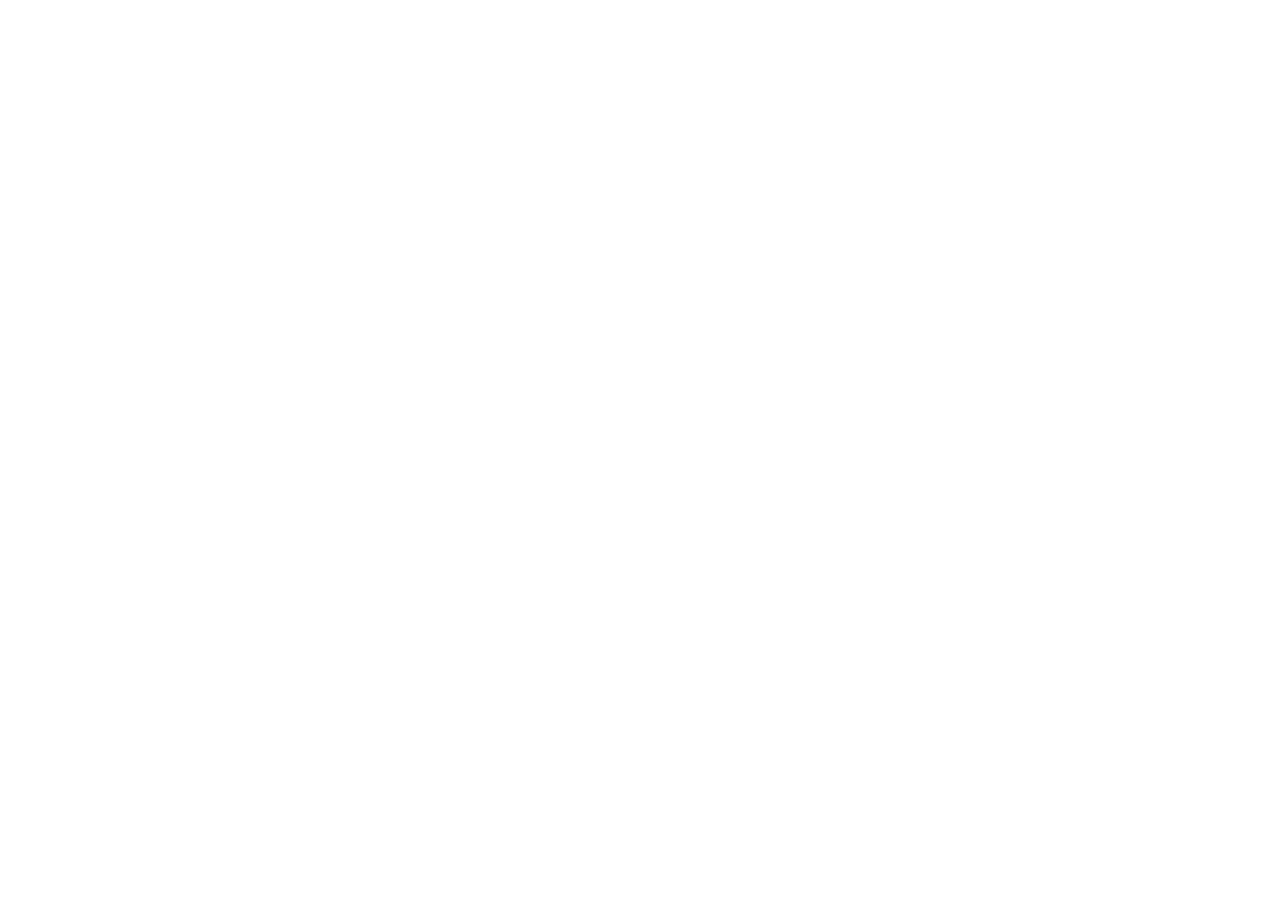
==== index.html @ b778f5ea "Create index.html" ====
<!DOCTYPE html>
<html lang="en">
	<head>
		<meta charset="UTF-8" />
		<meta http-equiv="X-UA-Compatible" content="IE=edge" />
		<meta name="viewport" content="width=device-width, initial-scale=1.0" />
		<title>GitHub Pages!</title>
	</head>
	<body></body>
</html>
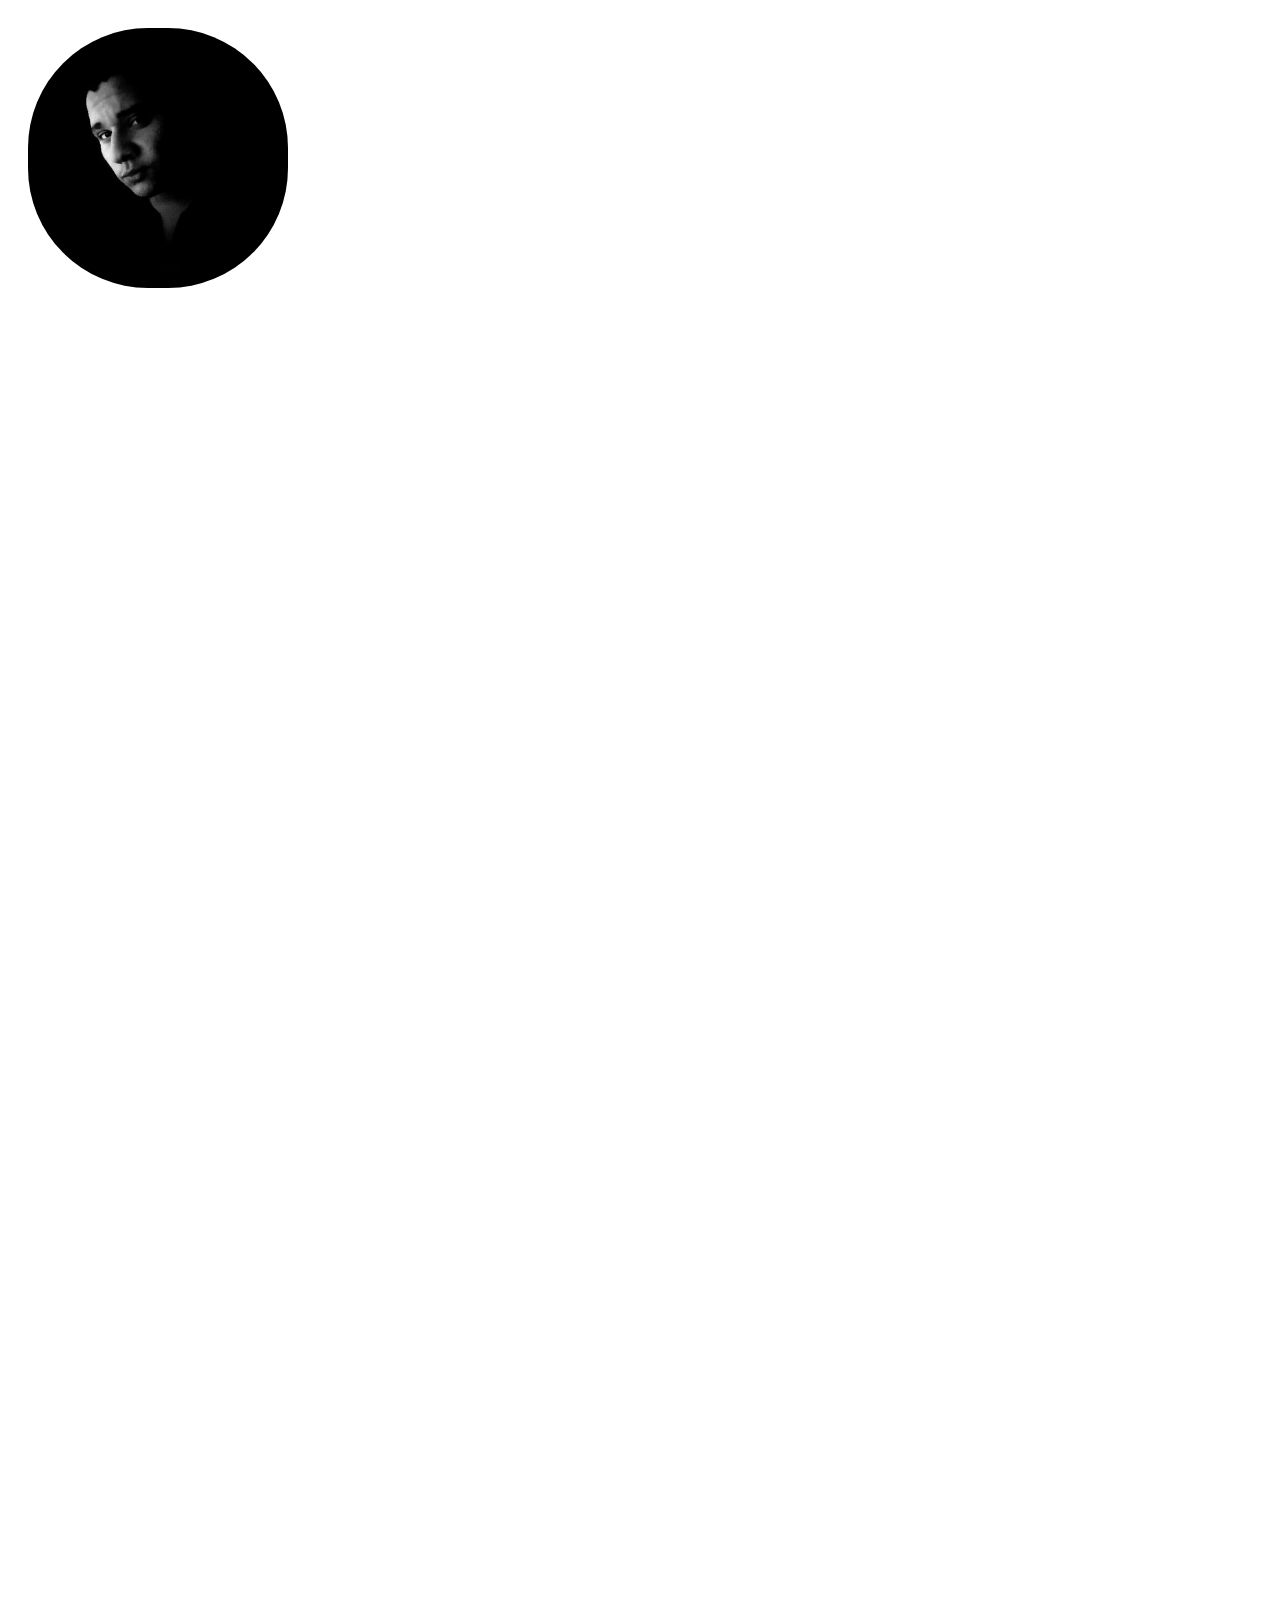
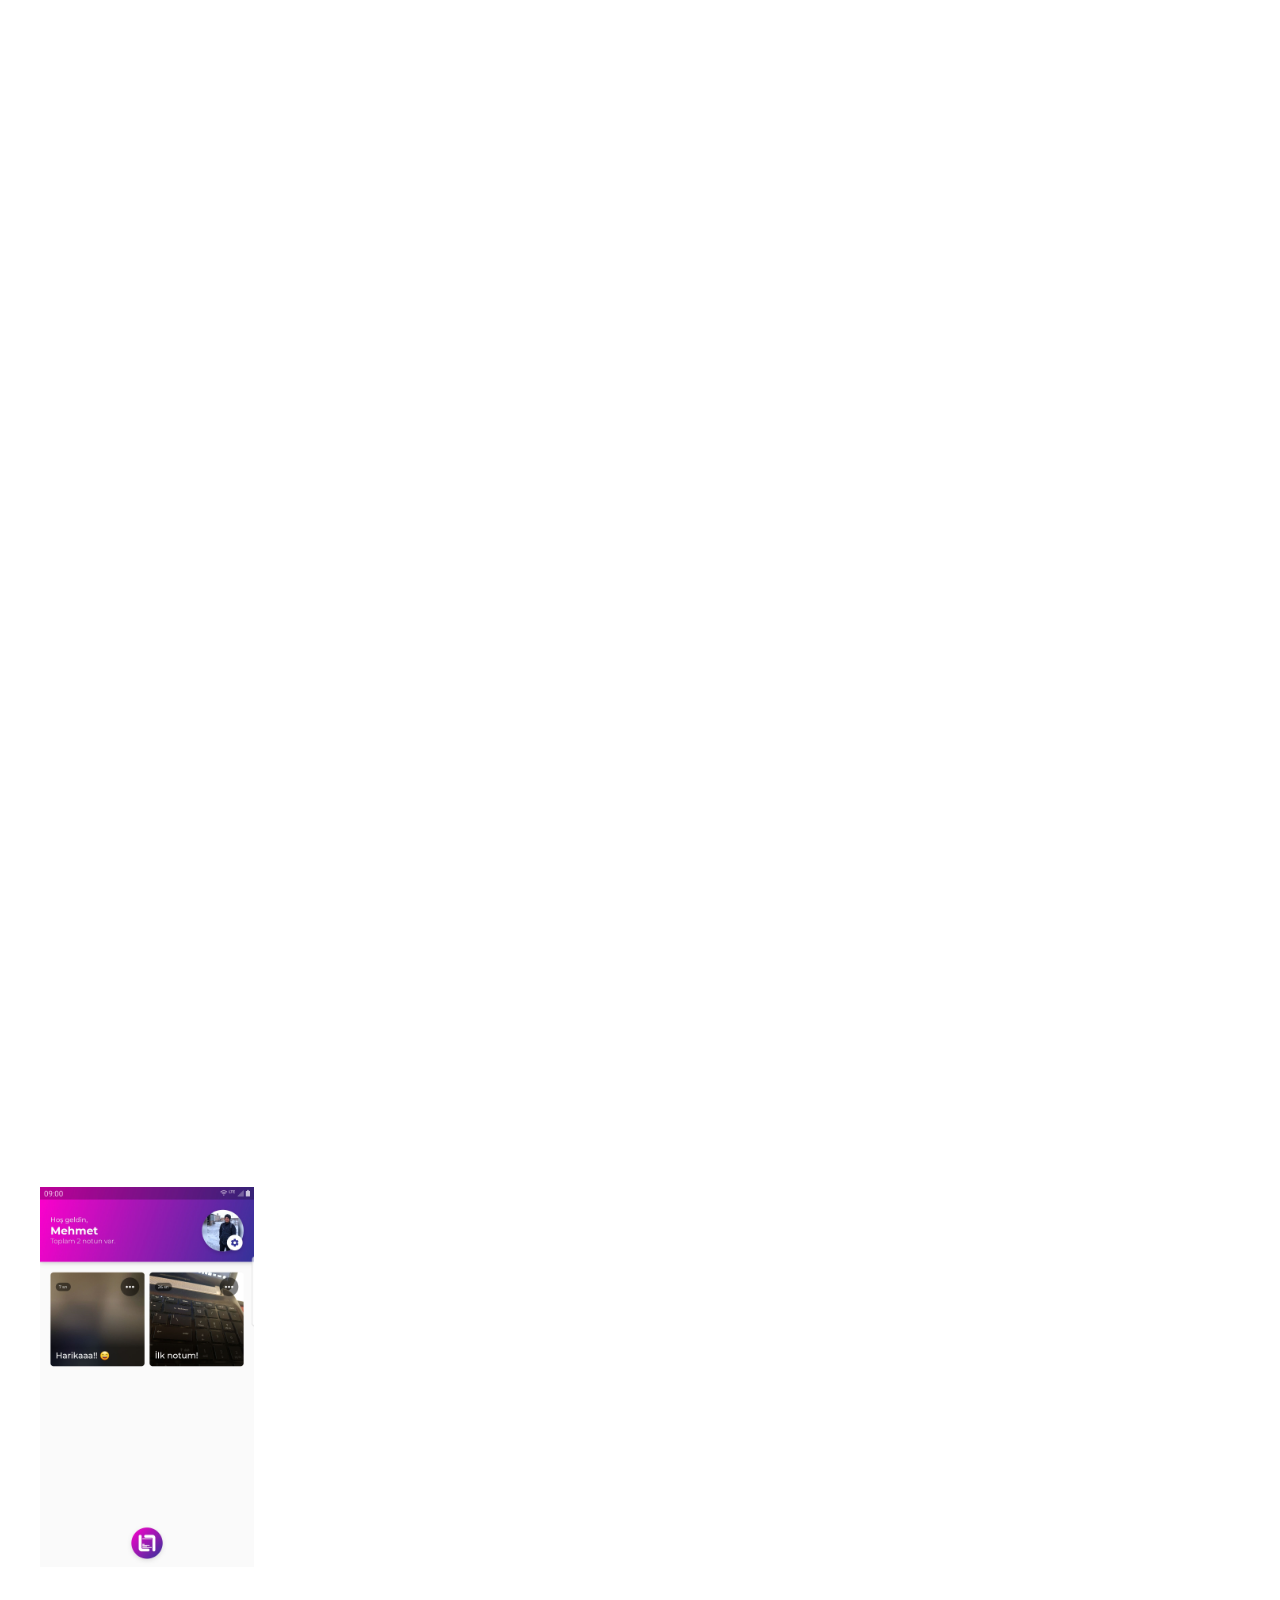
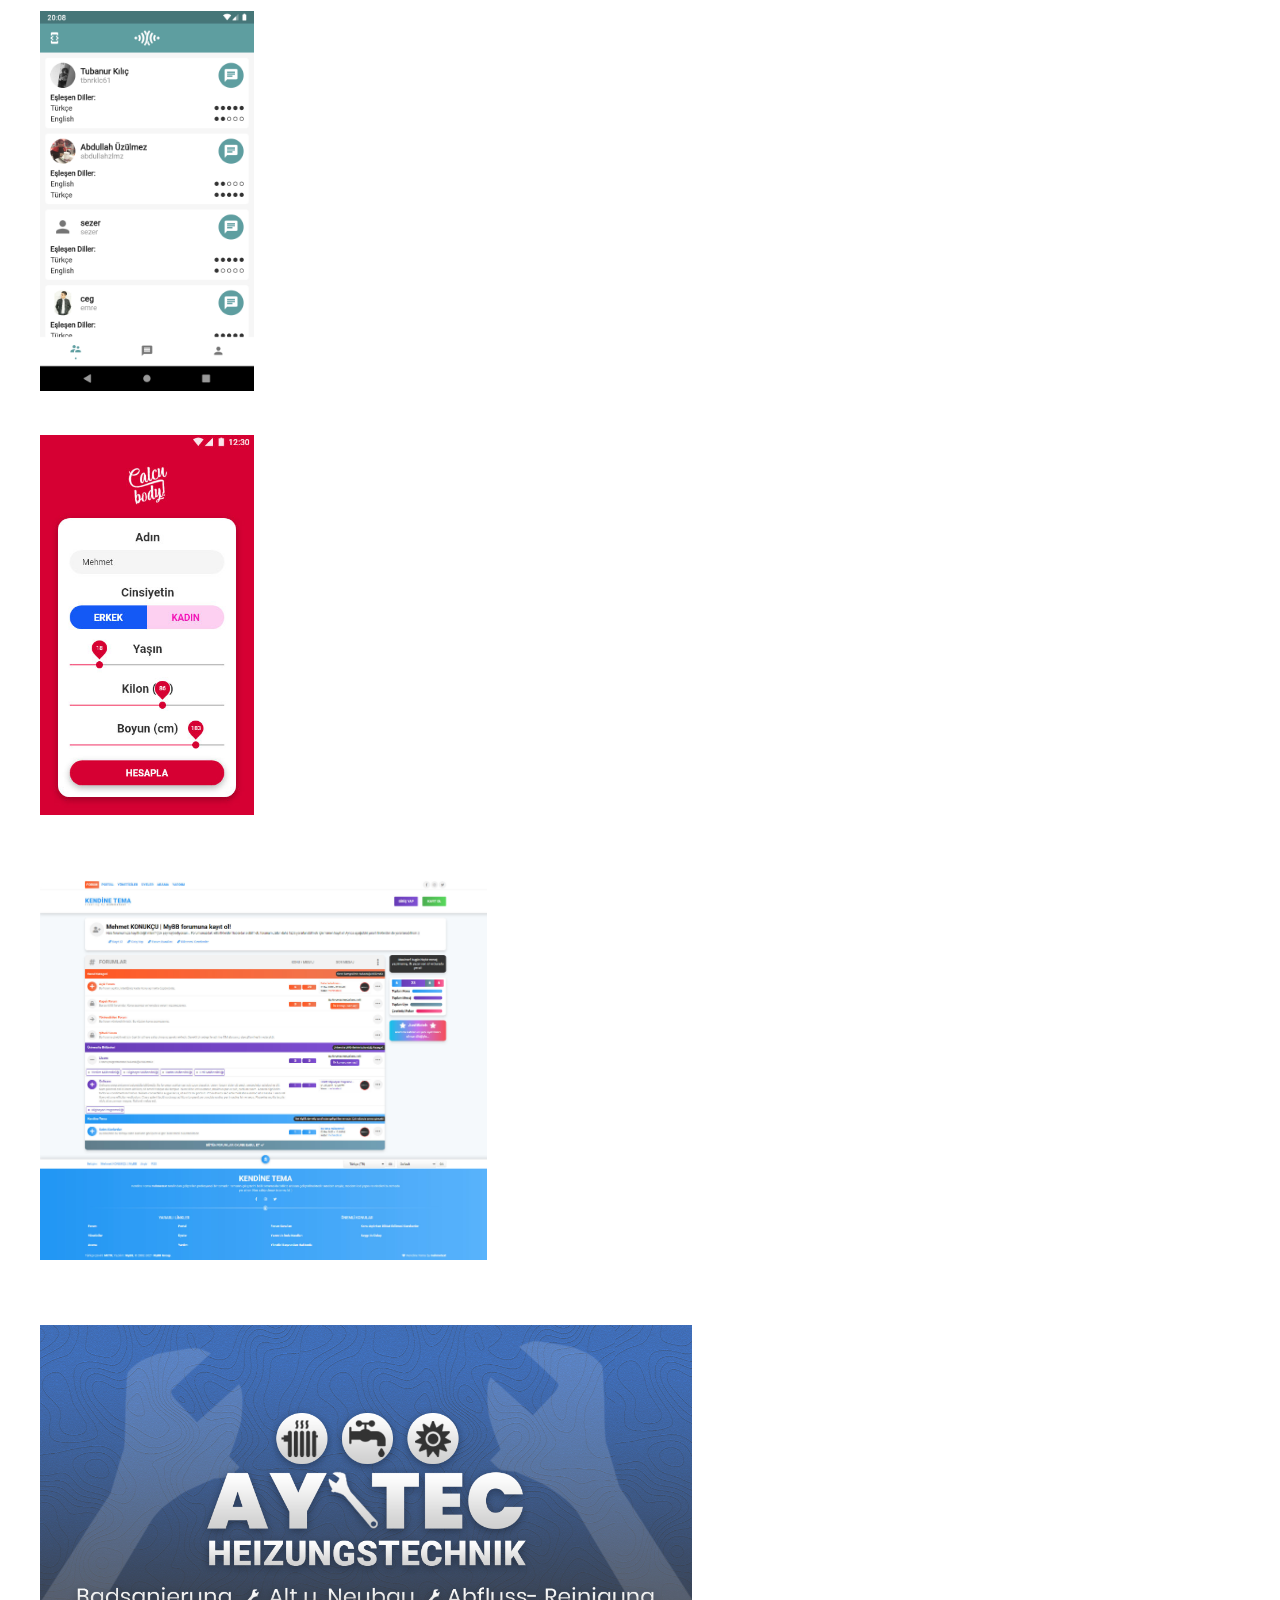
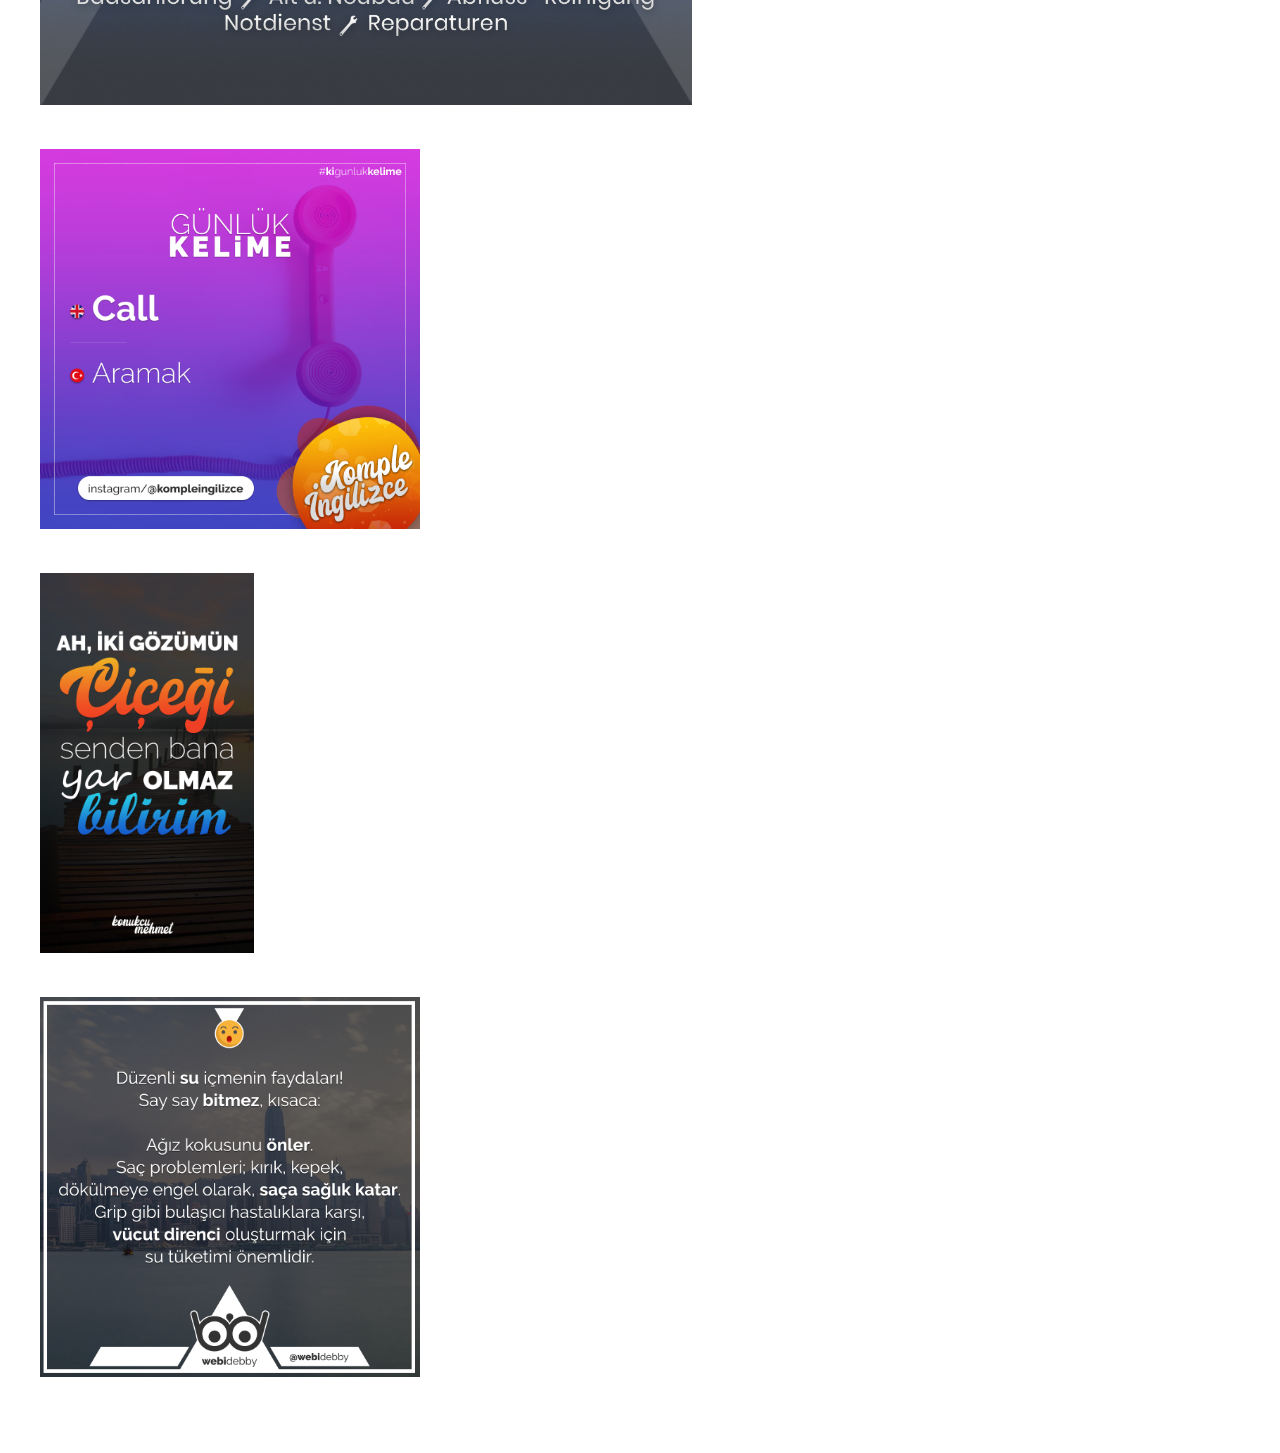
==== commit 491c7569: "updates" ====
--- a/index.html
+++ b/index.html
@@ -1,10 +1,115 @@
 <!DOCTYPE html>
-<html lang="en">
+<html lang="tr">
 	<head>
 		<meta charset="UTF-8" />
 		<meta http-equiv="X-UA-Compatible" content="IE=edge" />
 		<meta name="viewport" content="width=device-width, initial-scale=1.0" />
-		<title>GitHub Pages!</title>
+		<title>Mehmet Konukçu</title>
+
+		<!-- CSS only -->
+		<link
+			href="https://cdn.jsdelivr.net/npm/bootstrap@5.1.1/dist/css/bootstrap.min.css"
+			rel="stylesheet"
+			integrity="sha384-F3w7mX95PdgyTmZZMECAngseQB83DfGTowi0iMjiWaeVhAn4FJkqJByhZMI3AhiU"
+			crossorigin="anonymous"
+		/>
+
+		<link
+			rel="stylesheet"
+			href="https://cdnjs.cloudflare.com/ajax/libs/font-awesome/6.0.0-beta2/css/all.min.css"
+			integrity="sha512-YWzhKL2whUzgiheMoBFwW8CKV4qpHQAEuvilg9FAn5VJUDwKZZxkJNuGM4XkWuk94WCrrwslk8yWNGmY1EduTA=="
+			crossorigin="anonymous"
+			referrerpolicy="no-referrer"
+		/>
+
+		<link rel="stylesheet" href="styles/style.css" />
 	</head>
-	<body></body>
+	<body>
+		<div class="first p-0 p-md-4 m-3 m-md-4">
+			<div class="first_inner p-0 p-md-4 h-100">
+				<div class="first_inner_inner h-100">
+					<div
+						class="container d-flex justify-content-center align-items-center flex-column h-100"
+					>
+						<div class="me__social">
+							<div class="me__container">
+								<img
+									class="me__img"
+									src="images/me.jpg"
+									alt=""
+								/>
+							</div>
+							<div class="socials">
+								<a
+									href="https://github.com/mehmetext"
+									target="_blank"
+									class="social__container"
+								>
+									<div class="social__item">
+										<i class="fab fa-github"></i>
+									</div>
+								</a>
+								<a
+									href="https://www.instagram.com/mehmetext"
+									target="_blank"
+									class="social__container"
+								>
+									<div class="social__item">
+										<i class="fab fa-instagram"></i>
+									</div>
+								</a>
+								<a
+									href="https://www.linkedin.com/in/mehmetkonukcu/"
+									target="_blank"
+									class="social__container"
+								>
+									<div class="social__item">
+										<i class="fab fa-linkedin"></i>
+									</div>
+								</a>
+								<a
+									href="https://twitter.com/memofobi"
+									target="_blank"
+									class="social__container"
+								>
+									<div class="social__item">
+										<i class="fab fa-twitter"></i>
+									</div>
+								</a>
+							</div>
+						</div>
+						<div class="fw-light fs-1">Selam, ben...</div>
+						<div class="logo"></div>
+						<div class="continue thin">
+							<i class="fas fa-arrow-down"></i> devam et
+						</div>
+					</div>
+				</div>
+			</div>
+		</div>
+		<div class="section">
+			<div class="container">
+				<div class="row justify-content-center">
+					<div class="okey__who fs-1 fw-light text-center">
+						Tamam da, kim bu?
+					</div>
+					<div class="logo text-center logo-arrows pb-md-0"></div>
+					<div class="icons row"></div>
+				</div>
+			</div>
+		</div>
+		<div class="my-experiences"></div>
+		<div class="section">
+			<div class="container">
+				<div class="row">
+					<div class="fs-1 fw-light text-center">
+						Bu zamana kadar neler mi yaptım?
+					</div>
+					<div class="my-references"></div>
+				</div>
+			</div>
+		</div>
+	</body>
+
+	<script src="scripts/index.js"></script>
 </html>
--- a/styles/style.css
+++ b/styles/style.css
@@ -0,0 +1,318 @@
+@import url("https://fonts.googleapis.com/css2?family=Roboto+Slab:wght@100;400;900&display=swap");
+@import url("https://fonts.googleapis.com/css2?family=Roboto:wght@100;400&display=swap");
+
+:root,
+html {
+	width: 100%;
+	height: 100%;
+}
+
+body {
+	font-family: "Roboto", sans-serif;
+	color: #fff;
+	animation: bodyBackground 60s infinite;
+}
+
+@keyframes bodyBackground {
+	0% {
+		background-color: #000;
+	}
+	20% {
+		background-color: #160000;
+	}
+	40% {
+		background-color: #140d00;
+	}
+	60% {
+		background-color: #081400;
+	}
+	80% {
+		background-color: #001d18;
+	}
+	100% {
+		background-color: #000;
+	}
+}
+
+.slab {
+	font-family: "Roboto Slab", sans-serif;
+}
+
+.first {
+	background-color: rgba(255, 255, 255, 0.1);
+	border-radius: 10px;
+	position: relative;
+	height: calc(100vh - 2rem) !important;
+}
+
+.first_inner {
+	background-color: rgba(255, 255, 255, 0.05);
+	border-radius: 10px;
+}
+
+.first_inner_inner {
+	background-color: rgba(255, 255, 255, 0.1);
+	border-radius: 10px;
+	flex-direction: column;
+	position: relative;
+}
+
+.logo {
+	margin-top: -1rem;
+}
+
+.me__img {
+	border-radius: 130px;
+	background: rgb(255 255 255 / 5%);
+	padding: 10px;
+	height: 160px;
+	width: 160px;
+}
+
+.me__container {
+	background: rgb(255 255 255 / 5%);
+	border-radius: 180px;
+	padding: 10px;
+	margin: auto;
+	margin-bottom: 10px;
+	width: 180px;
+}
+
+.socials {
+	display: flex;
+	align-items: center;
+	flex-wrap: wrap;
+	justify-content: center;
+}
+
+a.social__container {
+	text-decoration: none;
+	background: rgb(255 255 255 / 10%);
+	padding: 6px;
+	border-radius: 30px;
+	color: #fff;
+	font-size: 1.5rem;
+	transition: 0.25s ease;
+	margin: 3px;
+}
+
+.social__item {
+	height: 40px;
+	width: 40px;
+	display: flex;
+	justify-content: center;
+	align-items: center;
+	background: rgb(255 255 255 / 5%);
+	border-radius: 30px;
+}
+
+a.social__container:hover {
+	transform: scale(1.1);
+}
+
+.continue {
+	position: absolute;
+	bottom: 20px;
+	font-size: 1.1rem;
+	background: rgb(255 255 255 / 10%);
+	padding: 0.5rem 1rem;
+	border-radius: 32px;
+	user-select: none;
+	cursor: pointer;
+}
+
+.continue i {
+	margin-right: 10px;
+}
+
+.section {
+	padding: 2rem;
+}
+
+.light {
+	background: rgb(255 255 255 / 10%);
+}
+
+.logo-arrows::before {
+	content: "";
+	position: absolute;
+	left: 50%;
+	transform: translateX(-2px);
+	bottom: 0;
+	height: 30px;
+	background: #fff;
+	width: 4px;
+	display: none;
+}
+
+.logo-arrows {
+	position: relative;
+}
+
+.icons__icon {
+	position: relative;
+	padding: calc(50px + 1rem) 5px 0 5px;
+}
+
+.icons__icon i {
+	font-size: 8rem;
+}
+
+.icons__icon:before {
+	content: "";
+	position: absolute;
+	top: 0;
+	left: 0;
+	right: 0;
+	height: 4px;
+	background: #fff;
+}
+
+.icons__icon:after {
+	content: "";
+	position: absolute;
+	top: 0;
+	left: 50%;
+	transform: translateX(-50%);
+	width: 4px;
+	background: #fff;
+	height: 50px;
+}
+
+.experience-group__experiences__item__title {
+	display: flex;
+	justify-content: space-between;
+	align-items: flex-end;
+}
+
+.experience-group__experiences__item__title span {
+	font-size: 1.5rem;
+	font-weight: bold;
+}
+
+.group__experiences__item__title__percent {
+	font-weight: 100;
+}
+
+.experience-group__experiences__item__line {
+	height: 12px;
+	width: 100%;
+	border-radius: 30px;
+	background: rgb(255 255 255 / 25%);
+}
+
+.experience-group__experiences__item__line__percent {
+	height: 12px;
+	border-radius: 30px;
+	background: #fff;
+}
+
+.my-references {
+	width: 100%;
+}
+
+.reference-group__references {
+	display: flex;
+	flex-direction: row;
+	flex-wrap: wrap;
+	justify-content: flex-start;
+}
+
+.reference-group__references__item__image {
+	max-width: 100%;
+	border-radius: 12px;
+}
+
+.reference-group__references__item__image img {
+	max-width: 100%;
+	max-height: 380px;
+}
+
+.reference-group__references__item__title {
+	font-size: 2rem;
+	font-weight: bold;
+	margin-bottom: 0.5rem;
+	text-align: center;
+	line-height: 1.2;
+}
+
+a.group__references__item__detailsBtn {
+	background: rgb(255 255 255 / 10%);
+	color: #fff;
+	text-decoration: none;
+	padding: 0.5rem 1rem;
+	font-weight: 100;
+	border-radius: 30px;
+}
+
+a.group__references__item__detailsBtn i {
+	margin-right: 0.5rem;
+}
+
+.reference-group {
+	margin-top: 2rem;
+}
+
+.reference-group__references__item__info {
+	display: flex;
+	flex-direction: column;
+	align-items: center;
+}
+
+@media (min-width: 768px) {
+	.first {
+		height: calc(100vh - 3rem) !important;
+	}
+
+	.logo-arrows::before {
+		display: block;
+	}
+
+	.logo-arrows {
+		padding-bottom: 30px !important;
+	}
+
+	.icons__icon:first-child:before {
+		left: 50%;
+	}
+
+	.icons__icon:last-child:before {
+		right: 50%;
+	}
+
+	.me__img {
+		height: 260px;
+		width: 260px;
+	}
+
+	.me__container {
+		width: auto;
+	}
+
+	a.social__container {
+		margin: 0 10px 0 0;
+	}
+
+	a.social__container:last-child {
+		margin-right: 0;
+	}
+
+	a.social__container:last-child,
+	a.social__container:first-child {
+		top: -28px;
+		position: relative;
+	}
+
+	a.social__container:first-child {
+		margin-right: 4px;
+	}
+
+	a.social__container:nth-last-child(2) {
+		margin-right: 4px;
+	}
+
+	.social__item {
+		height: 48px;
+		width: 48px;
+	}
+}
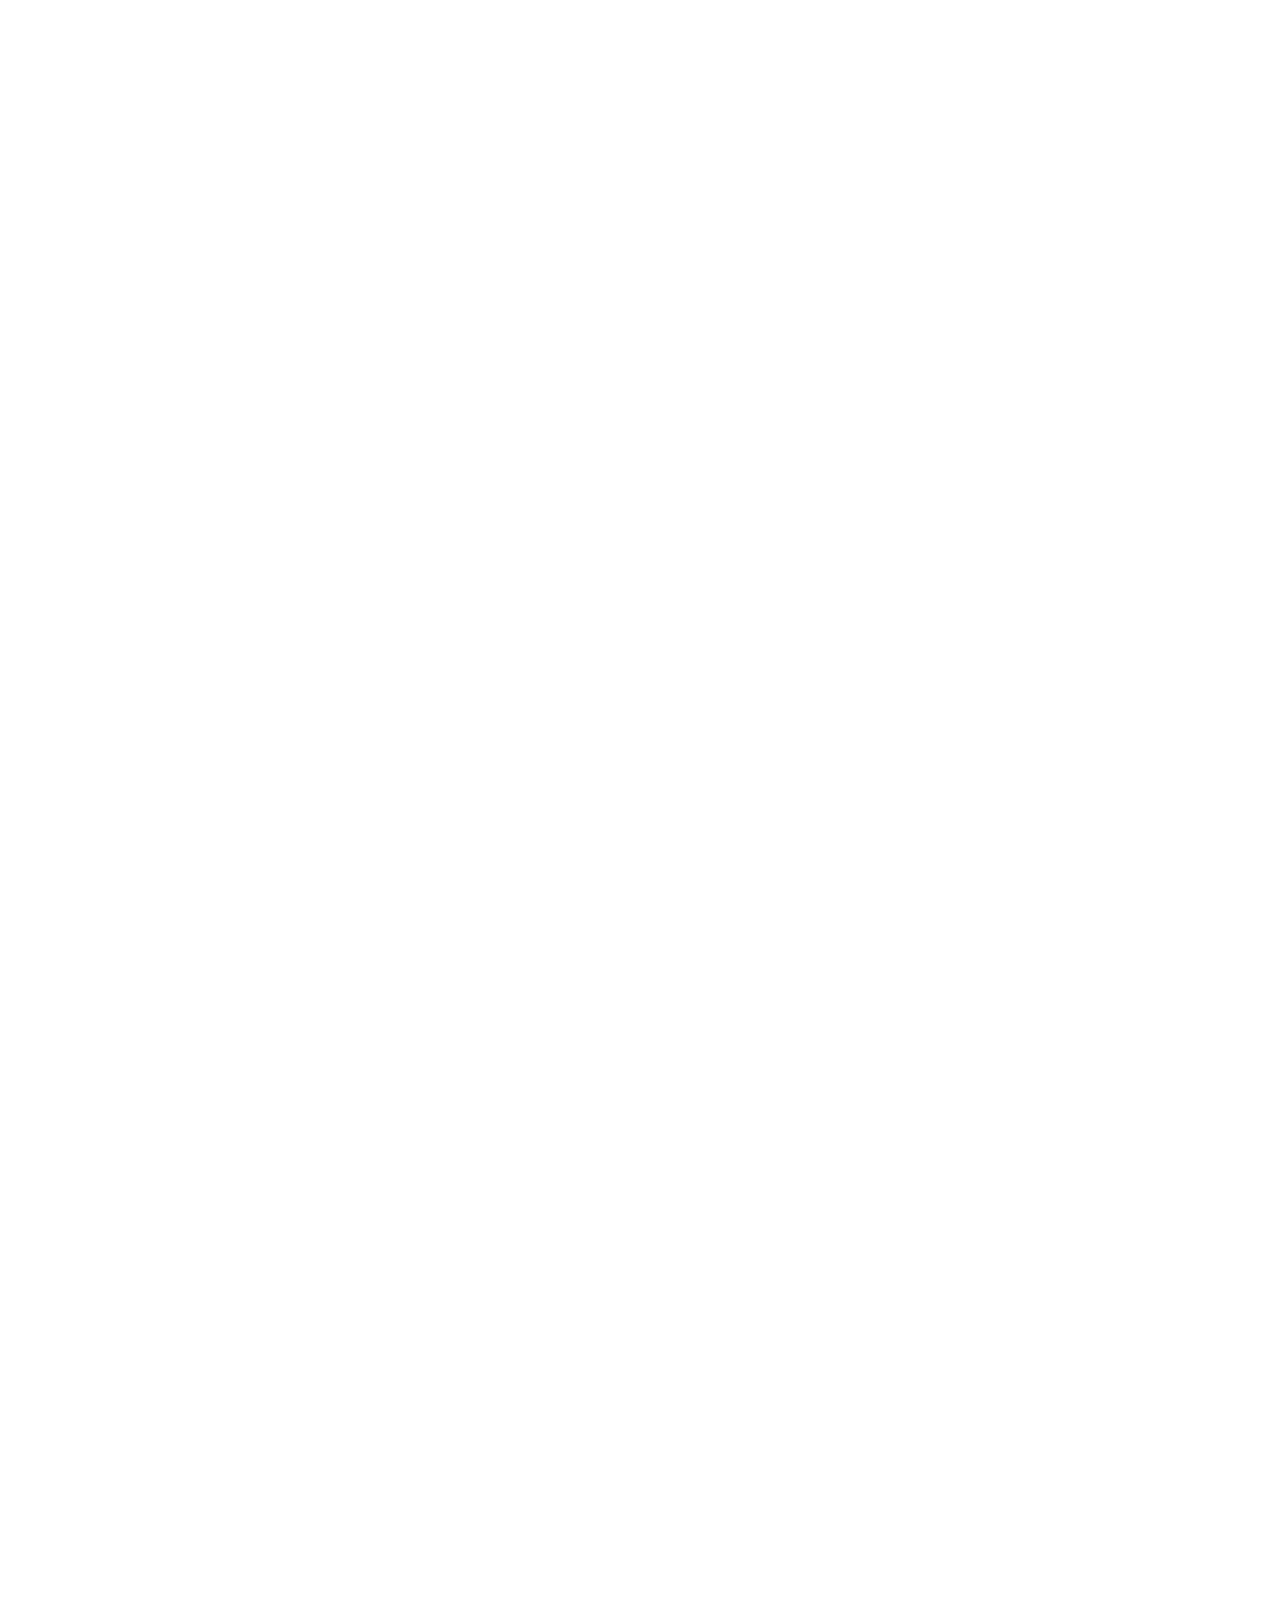
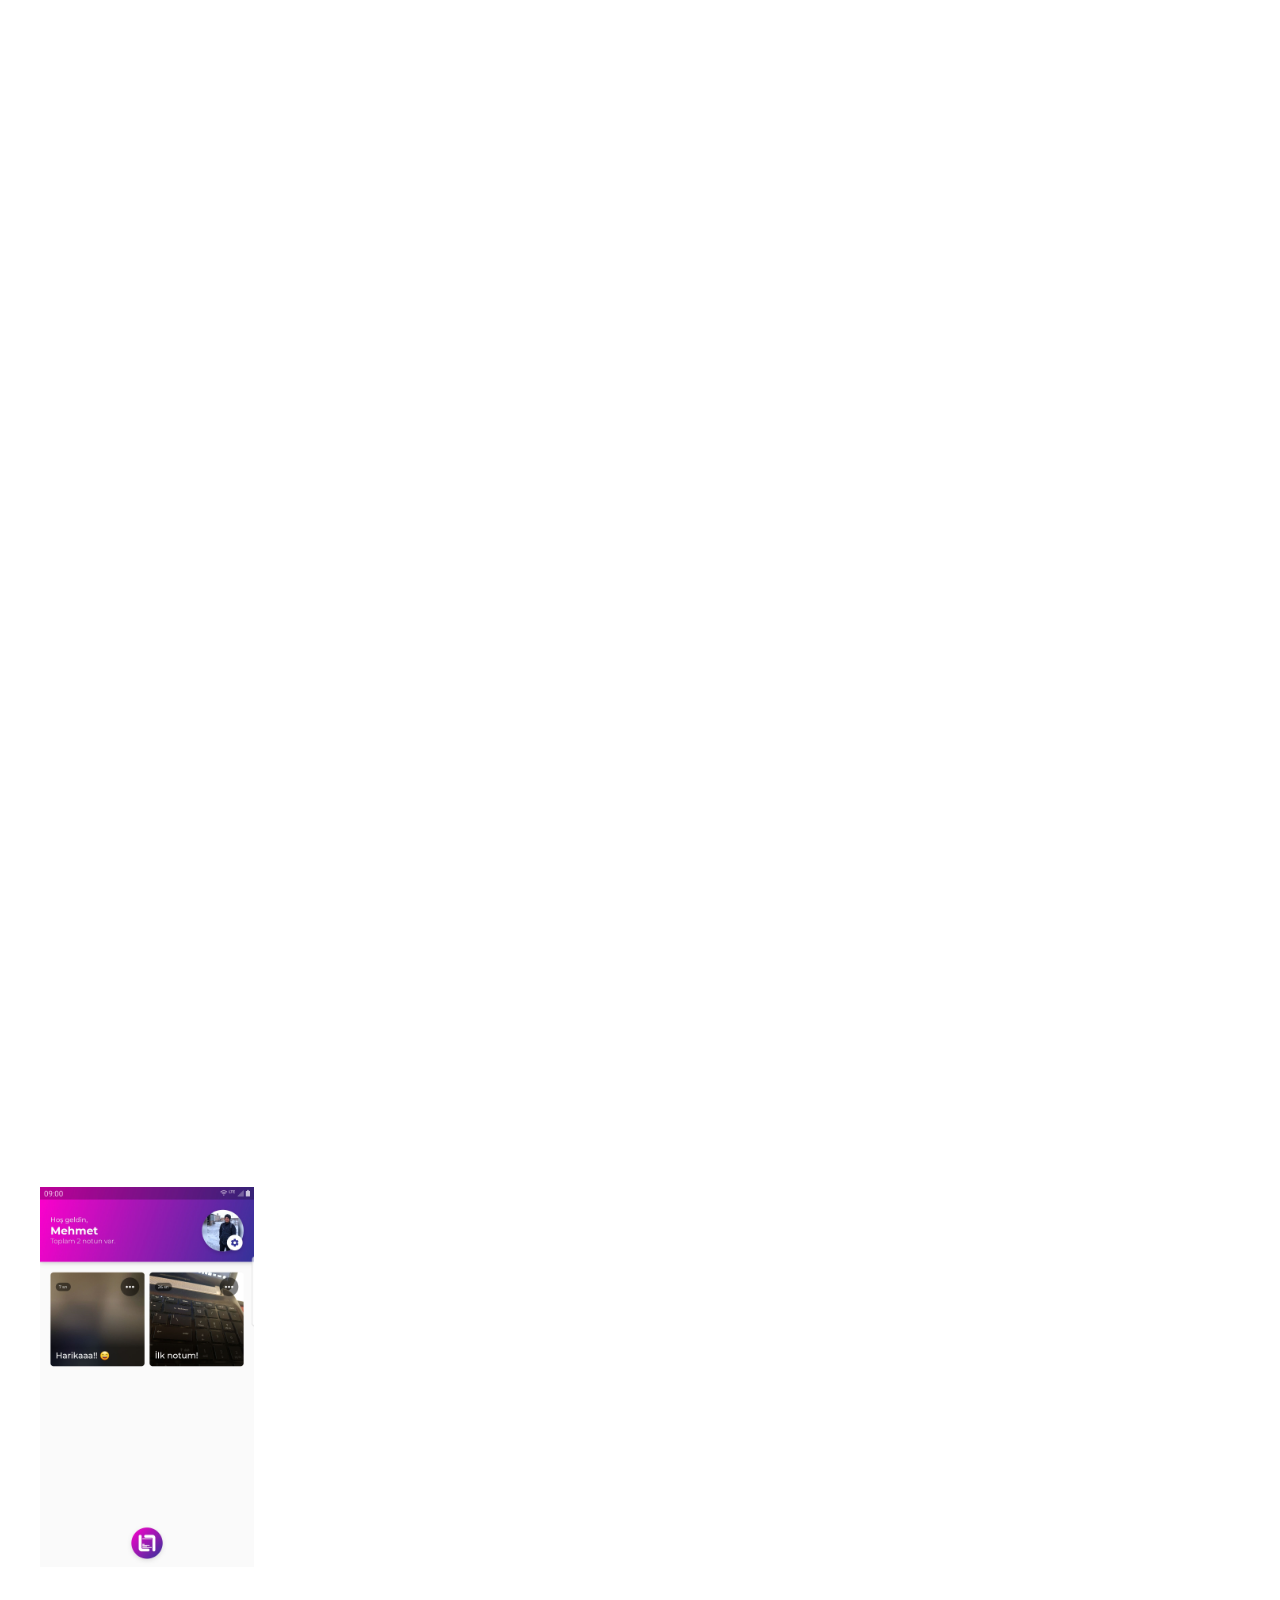
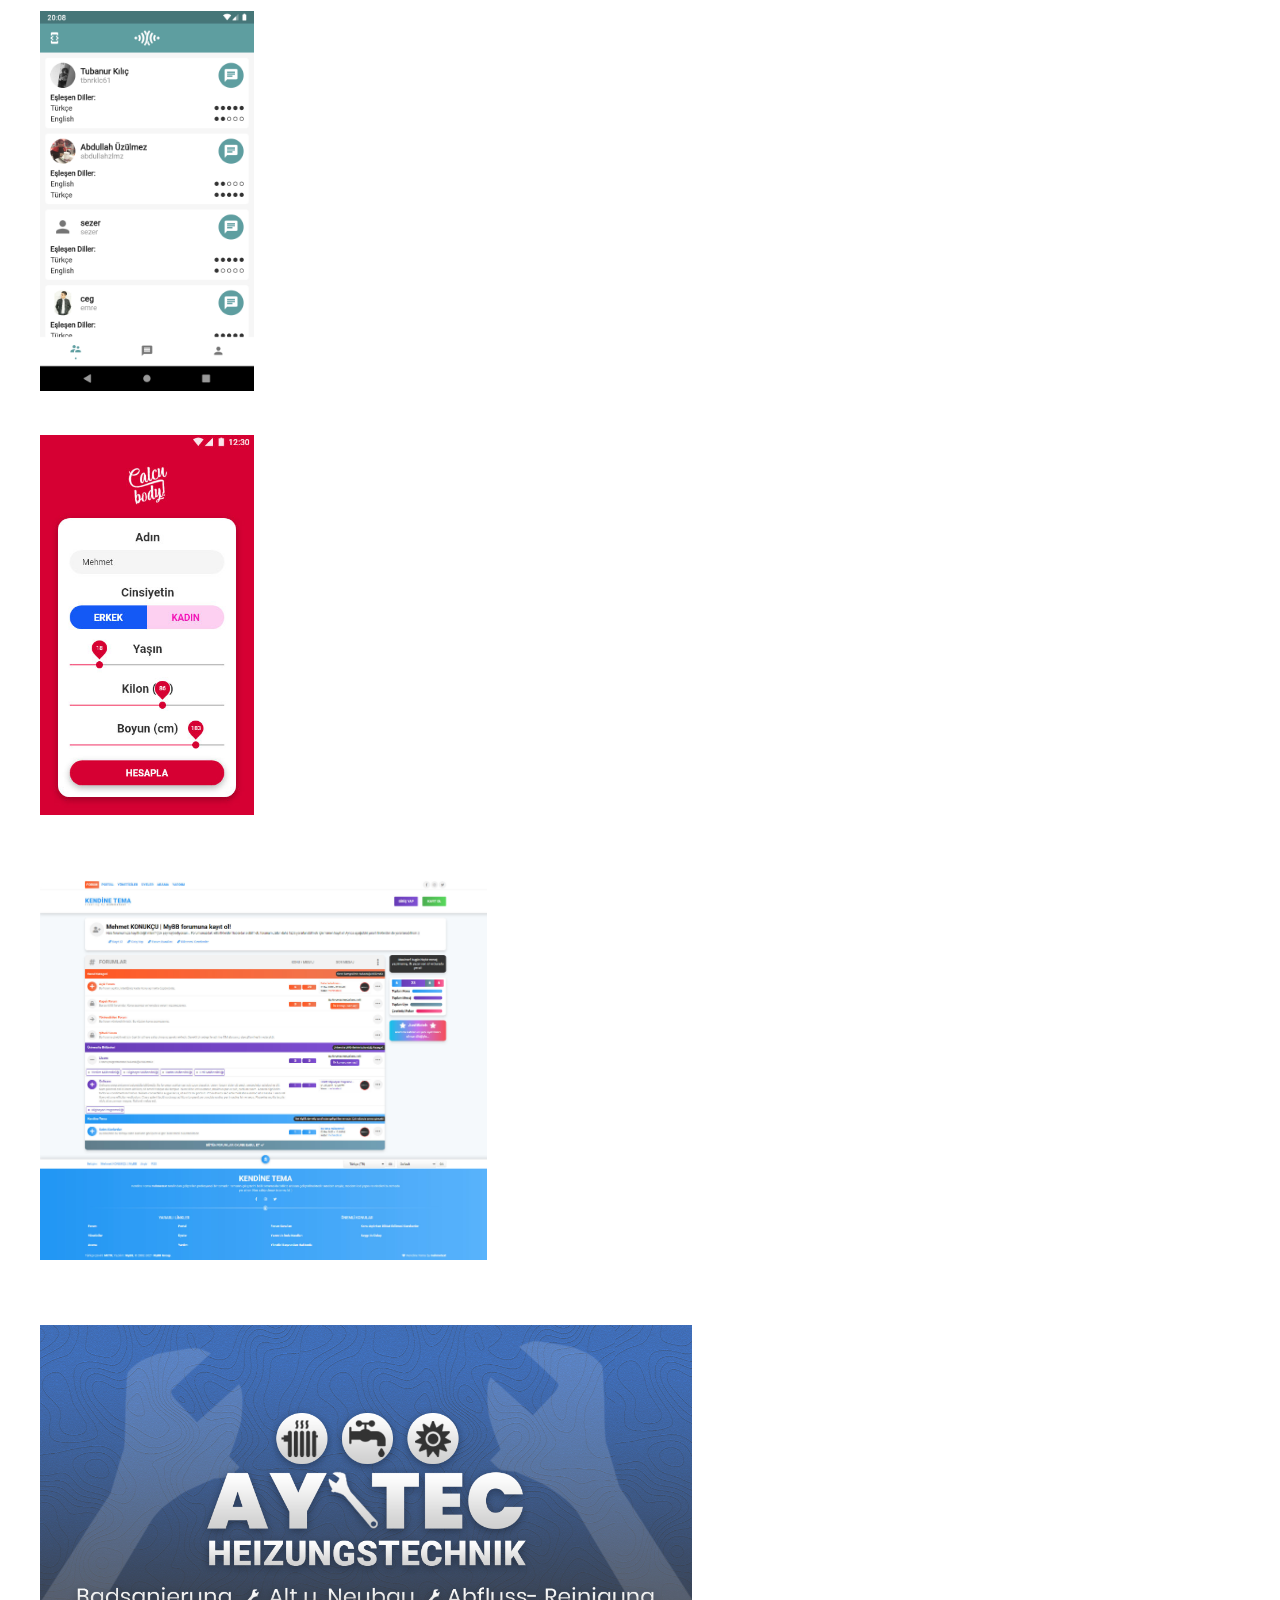
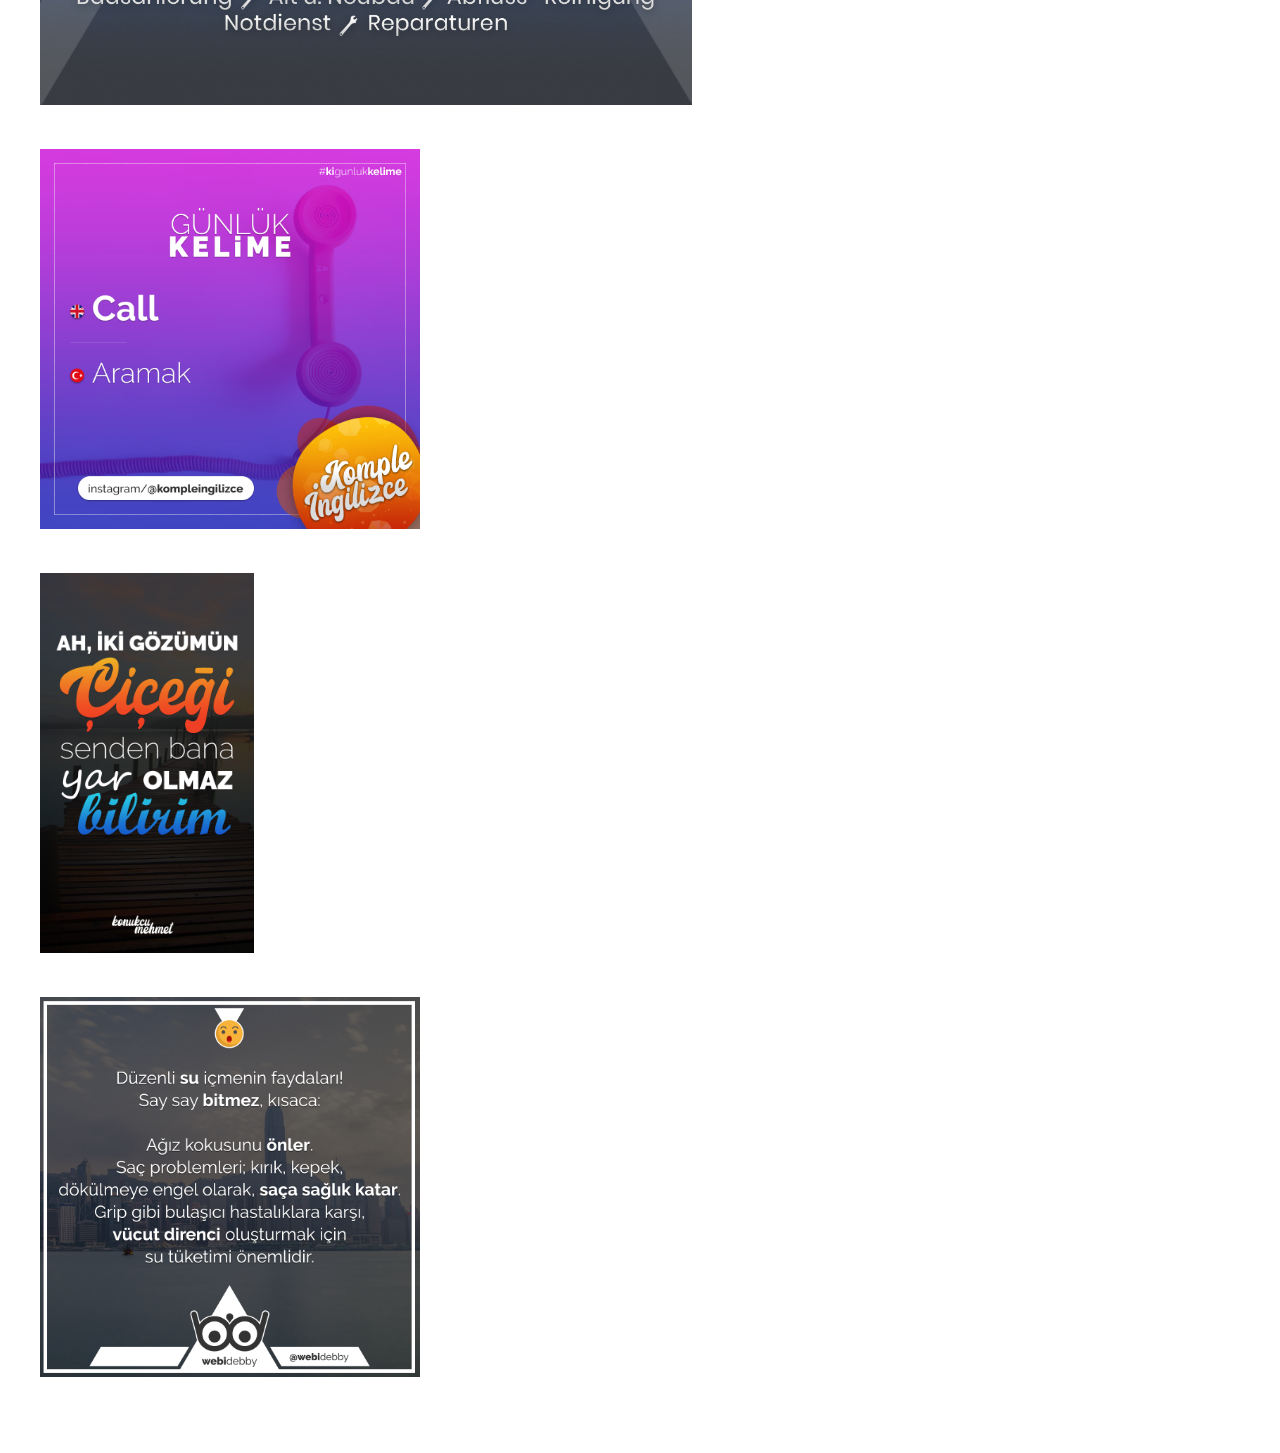
==== commit 02761596: "added animation" ====
--- a/index.html
+++ b/index.html
@@ -26,13 +26,19 @@
 	</head>
 	<body>
 		<div class="first p-0 p-md-4 m-3 m-md-4">
-			<div class="first_inner p-0 p-md-4 h-100">
+			<div
+				class="first_inner p-0 p-md-4 h-100 coming-anim"
+				style="animation-delay: 0.1s"
+			>
 				<div class="first_inner_inner h-100">
 					<div
 						class="container d-flex justify-content-center align-items-center flex-column h-100"
 					>
 						<div class="me__social">
-							<div class="me__container">
+							<div
+								class="me__container coming-anim"
+								style="animation-delay: 0.2s"
+							>
 								<img
 									class="me__img"
 									src="images/me.jpg"
@@ -43,7 +49,8 @@
 								<a
 									href="https://github.com/mehmetext"
 									target="_blank"
-									class="social__container"
+									class="social__container coming-anim"
+									style="animation-delay: 0.4s"
 								>
 									<div class="social__item">
 										<i class="fab fa-github"></i>
@@ -52,7 +59,8 @@
 								<a
 									href="https://www.instagram.com/mehmetext"
 									target="_blank"
-									class="social__container"
+									class="social__container coming-anim"
+									style="animation-delay: 0.45s"
 								>
 									<div class="social__item">
 										<i class="fab fa-instagram"></i>
@@ -61,7 +69,8 @@
 								<a
 									href="https://www.linkedin.com/in/mehmetkonukcu/"
 									target="_blank"
-									class="social__container"
+									class="social__container coming-anim"
+									style="animation-delay: 0.5s"
 								>
 									<div class="social__item">
 										<i class="fab fa-linkedin"></i>
@@ -70,7 +79,8 @@
 								<a
 									href="https://twitter.com/memofobi"
 									target="_blank"
-									class="social__container"
+									class="social__container coming-anim"
+									style="animation-delay: 0.55s"
 								>
 									<div class="social__item">
 										<i class="fab fa-twitter"></i>
@@ -78,9 +88,20 @@
 								</a>
 							</div>
 						</div>
-						<div class="fw-light fs-1">Selam, ben...</div>
-						<div class="logo"></div>
-						<div class="continue thin">
+						<div
+							class="fw-light fs-1 coming-anim"
+							style="animation-delay: 0.6s"
+						>
+							Selam, ben...
+						</div>
+						<div
+							class="logo coming-anim"
+							style="animation-delay: 0.7s"
+						></div>
+						<div
+							class="continue thin coming-anim"
+							style="animation-delay: 0.8s"
+						>
 							<i class="fas fa-arrow-down"></i> devam et
 						</div>
 					</div>
--- a/styles/style.css
+++ b/styles/style.css
@@ -289,6 +289,25 @@
 		width: auto;
 	}
 
+	.coming-anim {
+		transform: scale(0, 0);
+		animation: coming_anim 0.6s forwards;
+	}
+
+	@keyframes coming_anim {
+		0% {
+			transform: scale(0,0);
+		}
+
+		50% {
+			transform: scale(1.1,1.1);
+		}
+
+		100% {
+			transform: scale(1,1);
+		}
+	}
+
 	a.social__container {
 		margin: 0 10px 0 0;
 	}
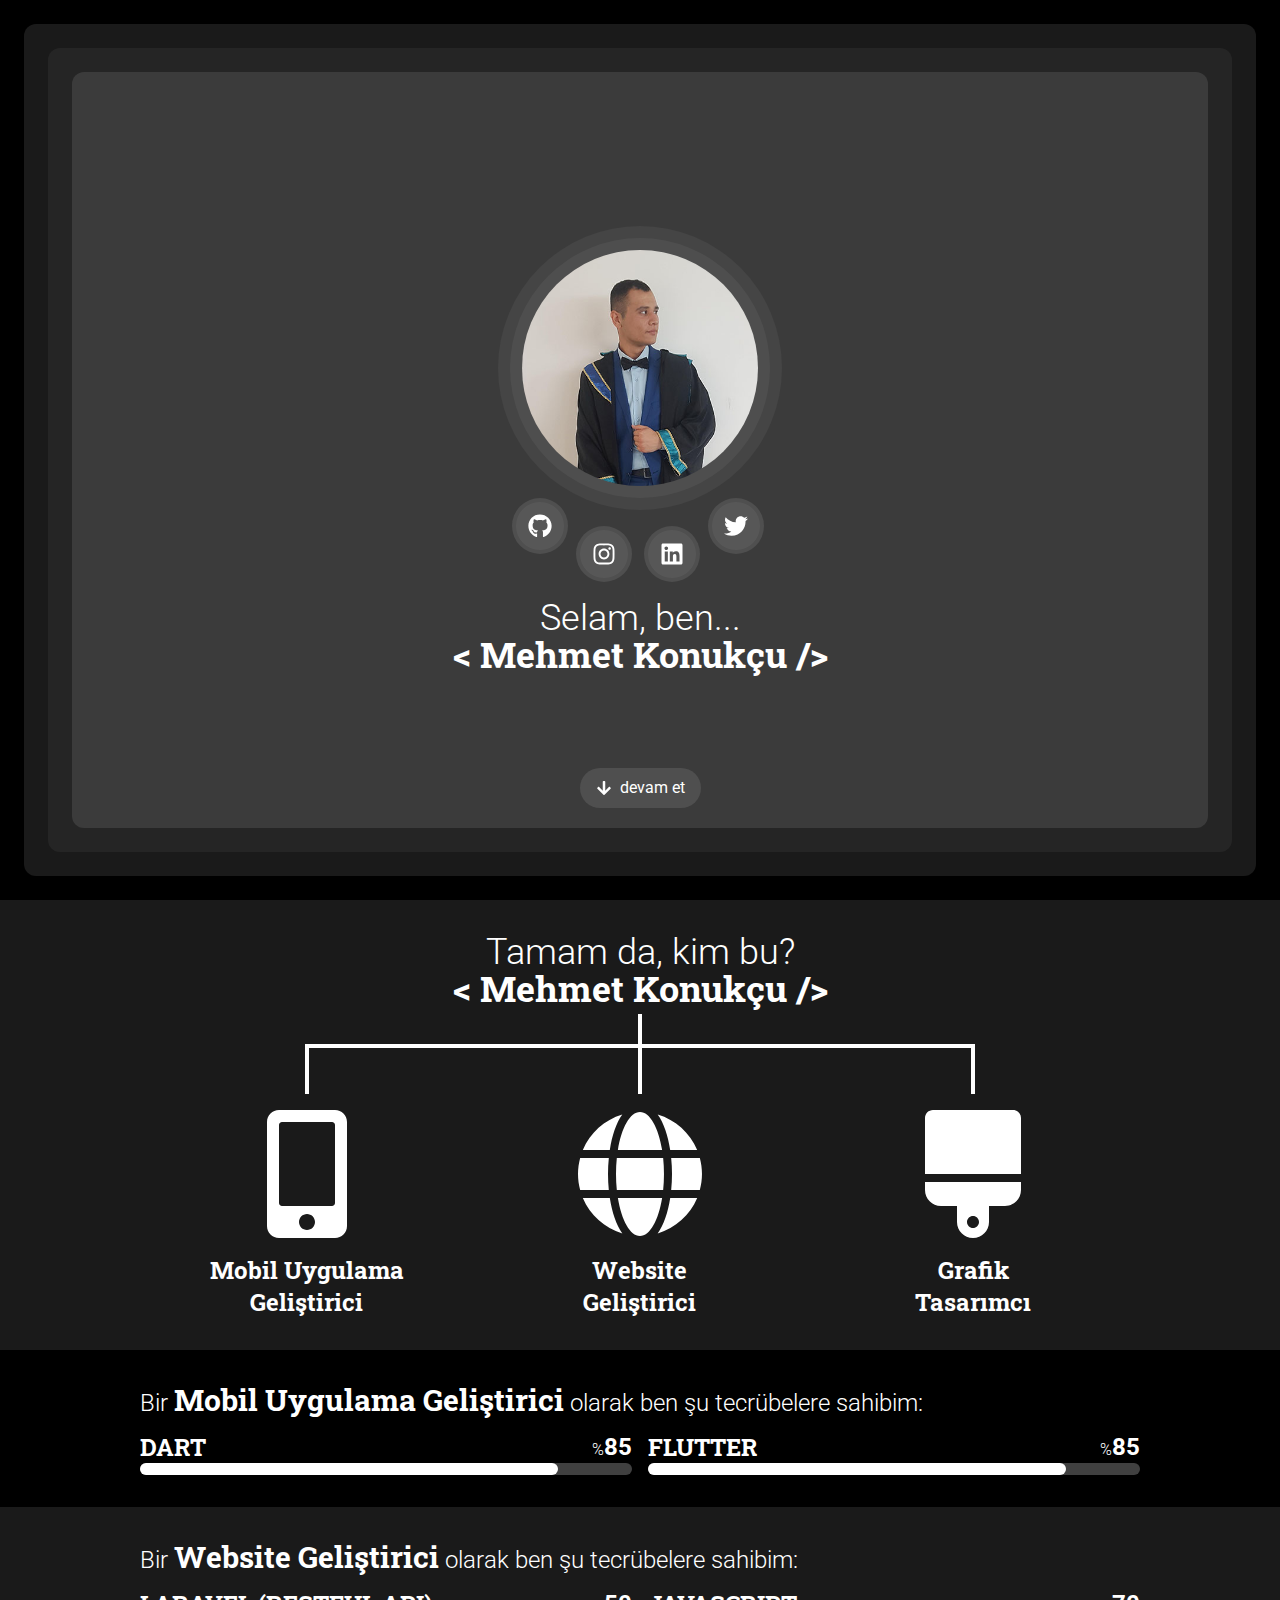
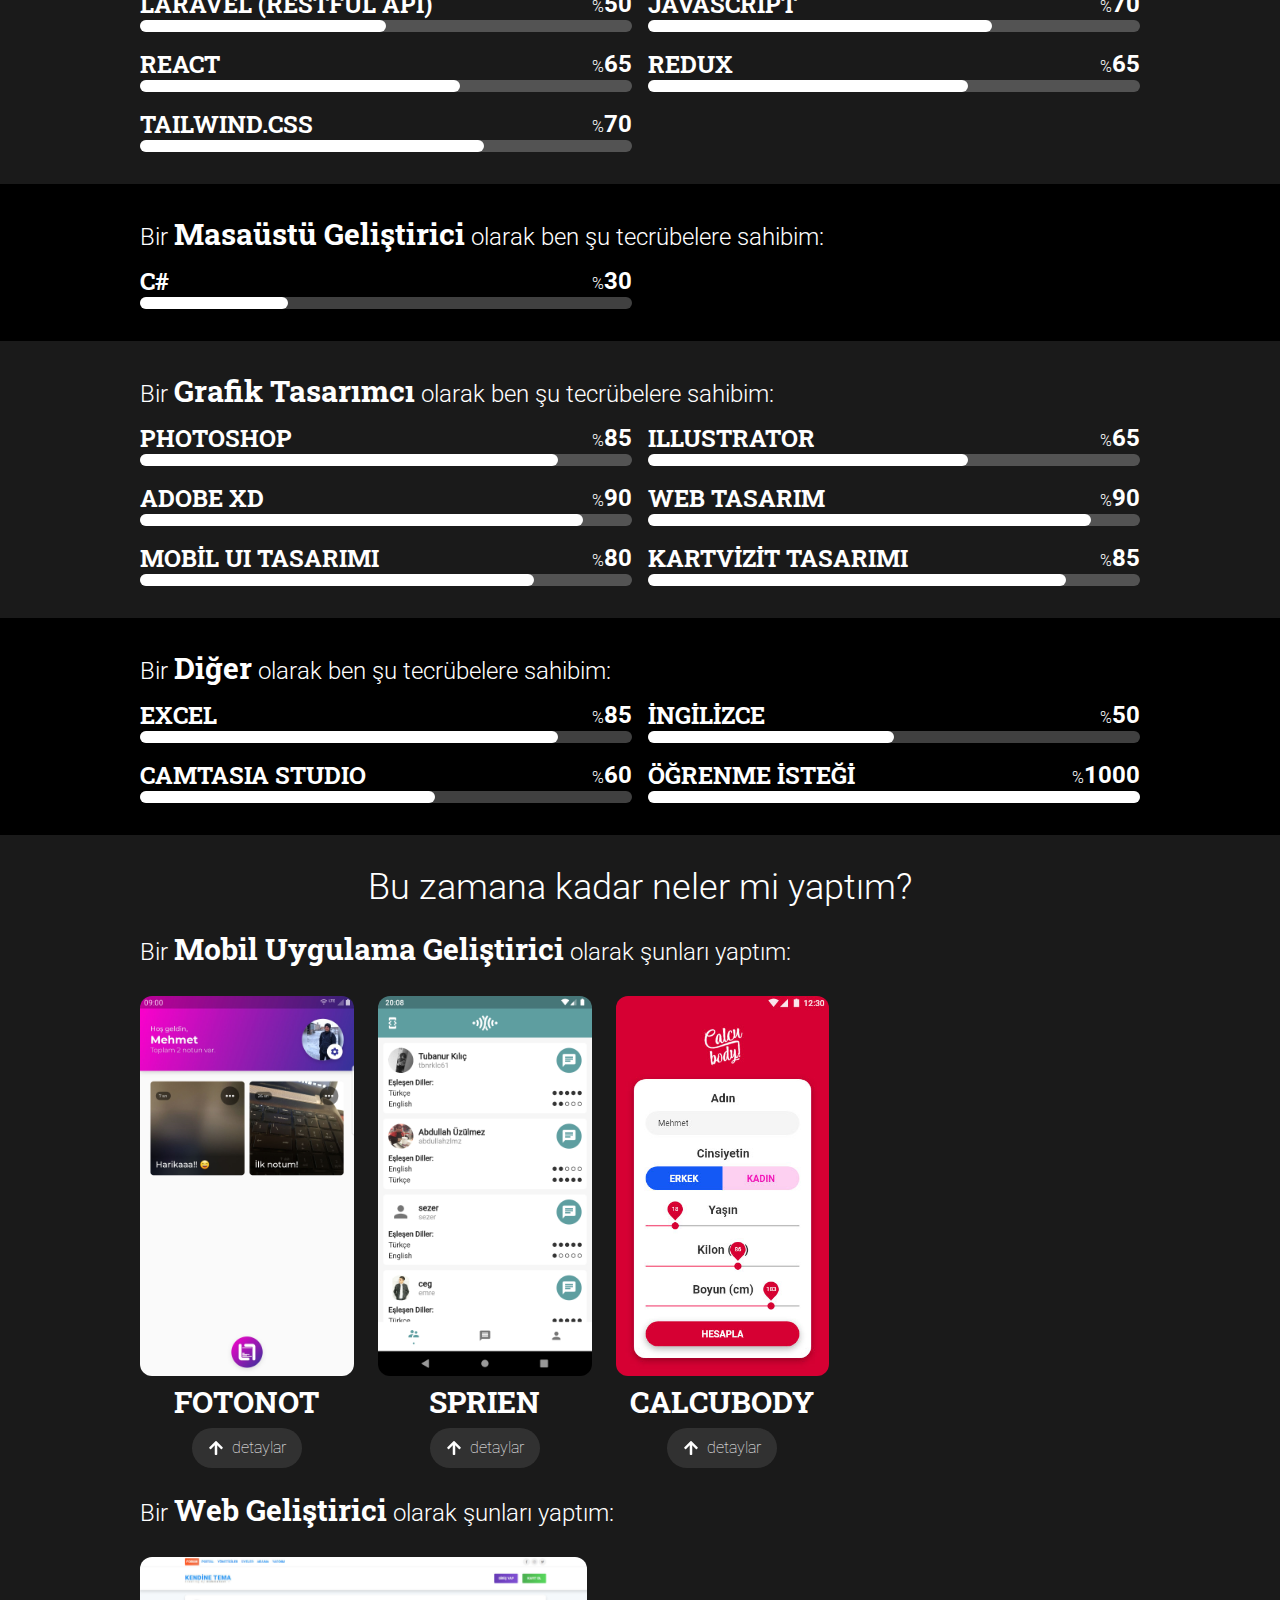
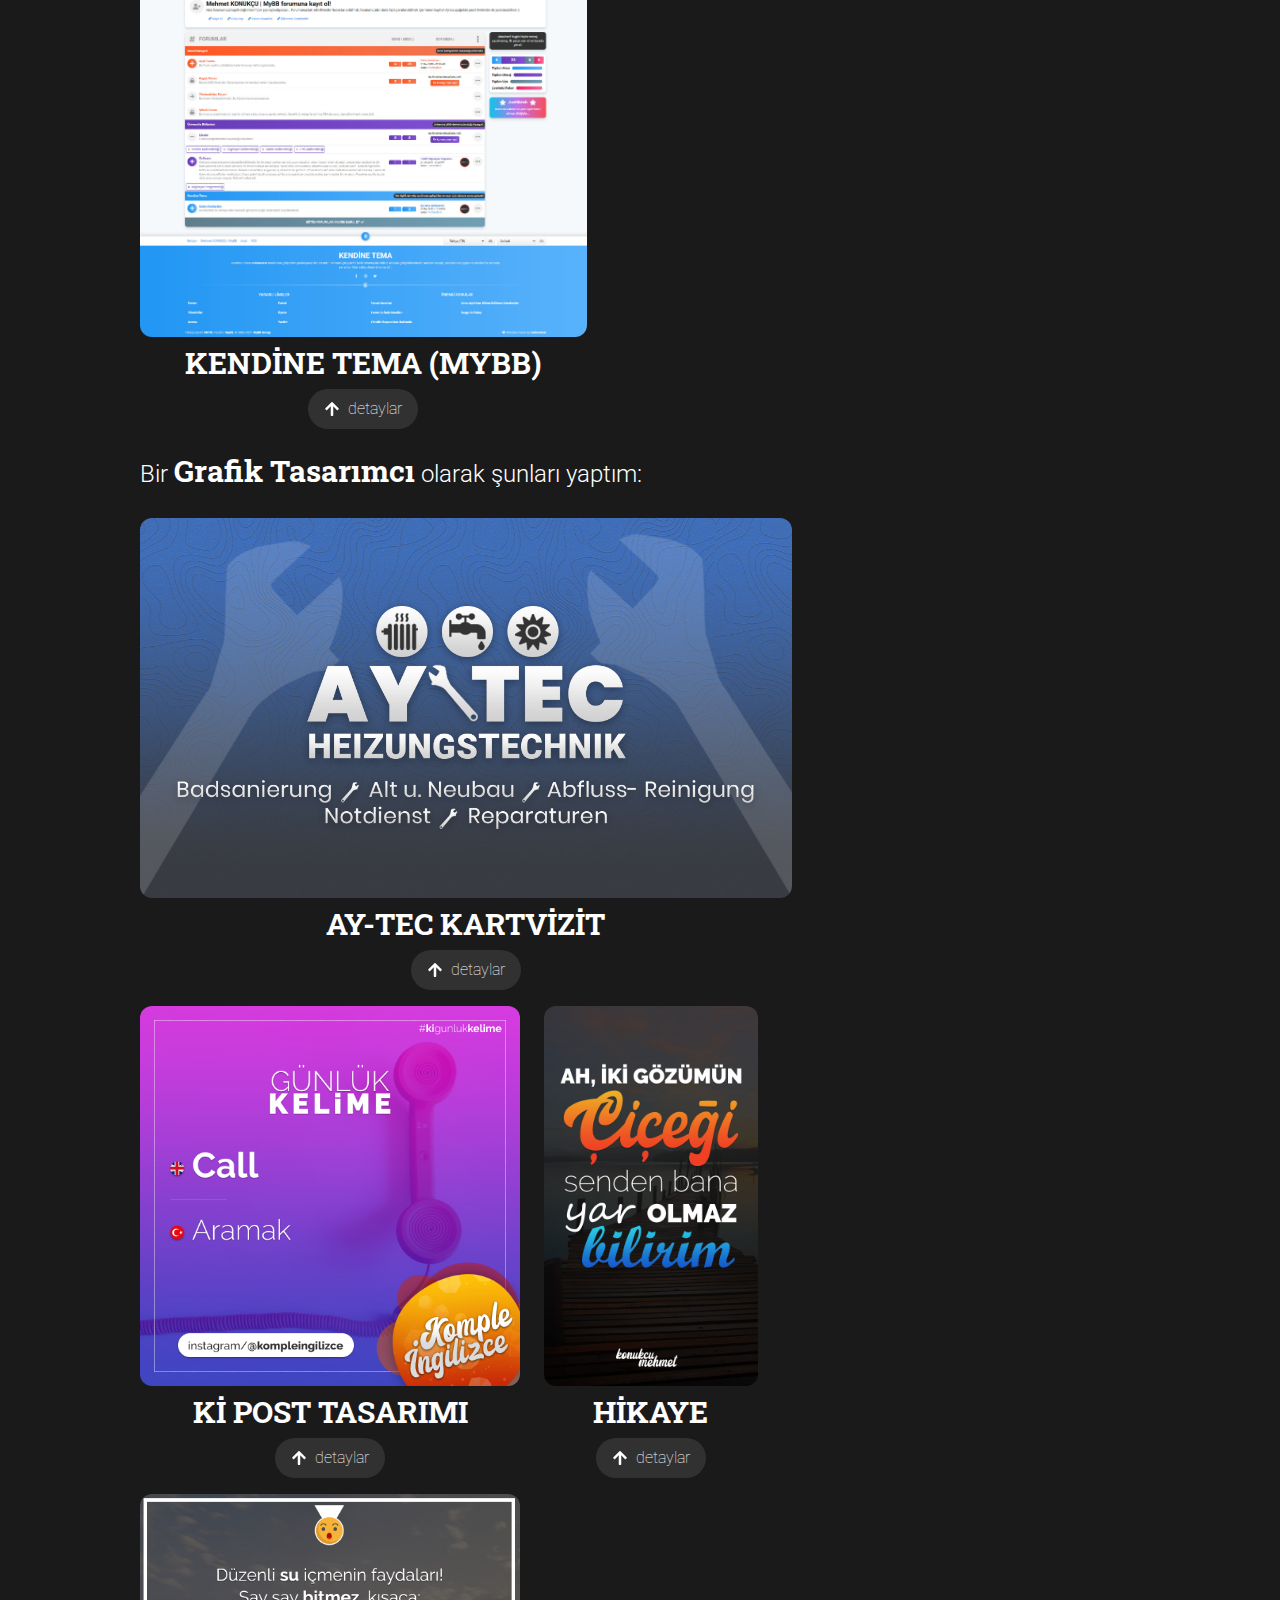
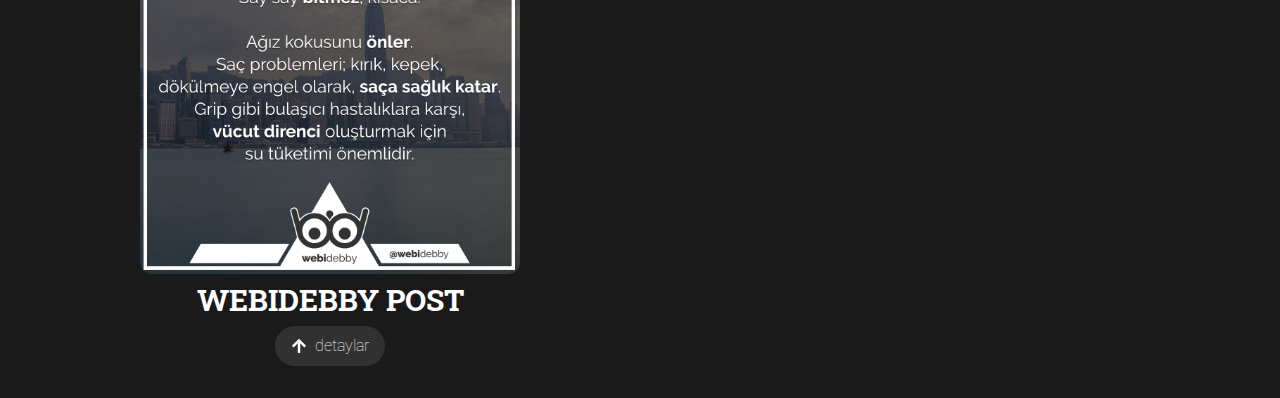
==== commit db423302: "Proje React ile geliştirildi" ====
--- a/index.html
+++ b/index.html
@@ -1,136 +1 @@
-<!DOCTYPE html>
-<html lang="tr">
-	<head>
-		<meta charset="UTF-8" />
-		<meta http-equiv="X-UA-Compatible" content="IE=edge" />
-		<meta name="viewport" content="width=device-width, initial-scale=1.0" />
-		<title>Mehmet Konukçu</title>
-
-		<!-- CSS only -->
-		<link
-			href="https://cdn.jsdelivr.net/npm/bootstrap@5.1.1/dist/css/bootstrap.min.css"
-			rel="stylesheet"
-			integrity="sha384-F3w7mX95PdgyTmZZMECAngseQB83DfGTowi0iMjiWaeVhAn4FJkqJByhZMI3AhiU"
-			crossorigin="anonymous"
-		/>
-
-		<link
-			rel="stylesheet"
-			href="https://cdnjs.cloudflare.com/ajax/libs/font-awesome/6.0.0-beta2/css/all.min.css"
-			integrity="sha512-YWzhKL2whUzgiheMoBFwW8CKV4qpHQAEuvilg9FAn5VJUDwKZZxkJNuGM4XkWuk94WCrrwslk8yWNGmY1EduTA=="
-			crossorigin="anonymous"
-			referrerpolicy="no-referrer"
-		/>
-
-		<link rel="stylesheet" href="styles/style.css" />
-	</head>
-	<body>
-		<div class="first p-0 p-md-4 m-3 m-md-4">
-			<div
-				class="first_inner p-0 p-md-4 h-100 coming-anim"
-				style="animation-delay: 0.1s"
-			>
-				<div class="first_inner_inner h-100">
-					<div
-						class="container d-flex justify-content-center align-items-center flex-column h-100"
-					>
-						<div class="me__social">
-							<div
-								class="me__container coming-anim"
-								style="animation-delay: 0.2s"
-							>
-								<img
-									class="me__img"
-									src="images/me.jpg"
-									alt=""
-								/>
-							</div>
-							<div class="socials">
-								<a
-									href="https://github.com/mehmetext"
-									target="_blank"
-									class="social__container coming-anim"
-									style="animation-delay: 0.4s"
-								>
-									<div class="social__item">
-										<i class="fab fa-github"></i>
-									</div>
-								</a>
-								<a
-									href="https://www.instagram.com/mehmetext"
-									target="_blank"
-									class="social__container coming-anim"
-									style="animation-delay: 0.45s"
-								>
-									<div class="social__item">
-										<i class="fab fa-instagram"></i>
-									</div>
-								</a>
-								<a
-									href="https://www.linkedin.com/in/mehmetkonukcu/"
-									target="_blank"
-									class="social__container coming-anim"
-									style="animation-delay: 0.5s"
-								>
-									<div class="social__item">
-										<i class="fab fa-linkedin"></i>
-									</div>
-								</a>
-								<a
-									href="https://twitter.com/memofobi"
-									target="_blank"
-									class="social__container coming-anim"
-									style="animation-delay: 0.55s"
-								>
-									<div class="social__item">
-										<i class="fab fa-twitter"></i>
-									</div>
-								</a>
-							</div>
-						</div>
-						<div
-							class="fw-light fs-1 coming-anim"
-							style="animation-delay: 0.6s"
-						>
-							Selam, ben...
-						</div>
-						<div
-							class="logo coming-anim"
-							style="animation-delay: 0.7s"
-						></div>
-						<div
-							class="continue thin coming-anim"
-							style="animation-delay: 0.8s"
-						>
-							<i class="fas fa-arrow-down"></i> devam et
-						</div>
-					</div>
-				</div>
-			</div>
-		</div>
-		<div class="section">
-			<div class="container">
-				<div class="row justify-content-center">
-					<div class="okey__who fs-1 fw-light text-center">
-						Tamam da, kim bu?
-					</div>
-					<div class="logo text-center logo-arrows pb-md-0"></div>
-					<div class="icons row"></div>
-				</div>
-			</div>
-		</div>
-		<div class="my-experiences"></div>
-		<div class="section">
-			<div class="container">
-				<div class="row">
-					<div class="fs-1 fw-light text-center">
-						Bu zamana kadar neler mi yaptım?
-					</div>
-					<div class="my-references"></div>
-				</div>
-			</div>
-		</div>
-	</body>
-
-	<script src="scripts/index.js"></script>
-</html>
+<!doctype html><html lang="en"><head><meta charset="utf-8"/><link rel="icon" href="/favicon.ico"/><meta name="viewport" content="width=device-width,initial-scale=1"/><meta name="theme-color" content="#000000"/><meta name="description" content="Web site created using create-react-app"/><link rel="apple-touch-icon" href="/logo192.png"/><link rel="manifest" href="/manifest.json"/><title>Mehmet Konukçu</title><script defer="defer" src="/static/js/main.324526bd.js"></script><link href="/static/css/main.b482d562.css" rel="stylesheet"></head><body><noscript>You need to enable JavaScript to run this app.</noscript><div id="root"></div></body></html>--- a/static/css/main.b482d562.css
+++ b/static/css/main.b482d562.css
@@ -0,0 +1,5 @@
+@import url(https://fonts.googleapis.com/css2?family=Roboto+Slab:wght@100;400;900&display=swap);@import url(https://fonts.googleapis.com/css2?family=Roboto:wght@100;400&display=swap);
+/*
+! tailwindcss v3.1.8 | MIT License | https://tailwindcss.com
+*/*,:after,:before{border:0 solid #e5e7eb;box-sizing:border-box}:after,:before{--tw-content:""}html{-webkit-text-size-adjust:100%;font-family:ui-sans-serif,system-ui,-apple-system,BlinkMacSystemFont,Segoe UI,Roboto,Helvetica Neue,Arial,Noto Sans,sans-serif,Apple Color Emoji,Segoe UI Emoji,Segoe UI Symbol,Noto Color Emoji;line-height:1.5;tab-size:4}body{line-height:inherit;margin:0}hr{border-top-width:1px;color:inherit;height:0}abbr:where([title]){-webkit-text-decoration:underline dotted;text-decoration:underline dotted}h1,h2,h3,h4,h5,h6{font-size:inherit;font-weight:inherit}a{color:inherit;text-decoration:inherit}b,strong{font-weight:bolder}code,kbd,pre,samp{font-family:ui-monospace,SFMono-Regular,Menlo,Monaco,Consolas,Liberation Mono,Courier New,monospace;font-size:1em}small{font-size:80%}sub,sup{font-size:75%;line-height:0;position:relative;vertical-align:initial}sub{bottom:-.25em}sup{top:-.5em}table{border-collapse:collapse;border-color:inherit;text-indent:0}button,input,optgroup,select,textarea{color:inherit;font-family:inherit;font-size:100%;font-weight:inherit;line-height:inherit;margin:0;padding:0}button,select{text-transform:none}[type=button],[type=reset],[type=submit],button{-webkit-appearance:button;background-color:initial;background-image:none}:-moz-focusring{outline:auto}:-moz-ui-invalid{box-shadow:none}progress{vertical-align:initial}::-webkit-inner-spin-button,::-webkit-outer-spin-button{height:auto}[type=search]{-webkit-appearance:textfield;outline-offset:-2px}::-webkit-search-decoration{-webkit-appearance:none}::-webkit-file-upload-button{-webkit-appearance:button;font:inherit}summary{display:list-item}blockquote,dd,dl,figure,h1,h2,h3,h4,h5,h6,hr,p,pre{margin:0}fieldset{margin:0}fieldset,legend{padding:0}menu,ol,ul{list-style:none;margin:0;padding:0}textarea{resize:vertical}input::-webkit-input-placeholder,textarea::-webkit-input-placeholder{color:#9ca3af;opacity:1}input::placeholder,textarea::placeholder{color:#9ca3af;opacity:1}[role=button],button{cursor:pointer}:disabled{cursor:default}audio,canvas,embed,iframe,img,object,svg,video{display:block;vertical-align:middle}img,video{height:auto;max-width:100%}html{font-family:Roboto,sans-serif}body{--tw-bg-opacity:1;--tw-text-opacity:1;background-color:rgb(0 0 0/var(--tw-bg-opacity))}a.social-container,body{color:rgb(255 255 255/var(--tw-text-opacity))}a.social-container{--tw-bg-opacity:0.1;--tw-text-opacity:1;background-color:rgb(255 255 255/var(--tw-bg-opacity));border-radius:9999px;font-size:1.5rem;line-height:2rem;margin:.25rem;padding:.25rem;text-decoration-line:none;transition-duration:.15s;transition-property:all;transition-timing-function:cubic-bezier(.4,0,.2,1);transition-timing-function:linear}@media (min-width:640px){a.social-container{margin-right:.5rem}a.social-container:first-child,a.social-container:nth-last-child(2){margin-right:.25rem}}a.social-container:first-child,a.social-container:last-child{position:relative}@media (min-width:640px){a.social-container:first-child,a.social-container:last-child{top:-1.75rem}}.social-item{--tw-bg-opacity:0.05;align-items:center;background-color:rgb(255 255 255/var(--tw-bg-opacity));border-radius:9999px;display:flex;height:2.5rem;justify-content:center;width:2.5rem}@media (min-width:640px){.social-item{height:3rem;width:3rem}}.logo-arrows{position:relative}.logo-arrows:before{--tw-translate-x:-2px;--tw-bg-opacity:1;background-color:rgb(255 255 255/var(--tw-bg-opacity));bottom:0;content:var(--tw-content);display:none;height:30px;left:50%;position:absolute;-webkit-transform:translate(var(--tw-translate-x),var(--tw-translate-y)) rotate(var(--tw-rotate)) skewX(var(--tw-skew-x)) skewY(var(--tw-skew-y)) scaleX(var(--tw-scale-x)) scaleY(var(--tw-scale-y));transform:translate(var(--tw-translate-x),var(--tw-translate-y)) rotate(var(--tw-rotate)) skewX(var(--tw-skew-x)) skewY(var(--tw-skew-y)) scaleX(var(--tw-scale-x)) scaleY(var(--tw-scale-y));width:4px}@media (min-width:768px){.logo-arrows{padding-bottom:36px}.logo-arrows:before{content:var(--tw-content);display:block}}.okayWho-icon{align-items:center;display:flex;flex-direction:column;justify-content:flex-start;margin-top:1rem;padding-left:.25rem;padding-right:.25rem;padding-top:calc(50px + 1rem);position:relative}.okayWho-icon:after,.okayWho-icon:before{content:var(--tw-content);display:block}@media (min-width:768px){.okayWho-icon{margin-top:0}}.okayWho-icon:before{--tw-bg-opacity:1;background-color:rgb(255 255 255/var(--tw-bg-opacity));height:4px;left:0;position:absolute;right:0;top:0}@media (min-width:768px){.okayWho-icon:first-child:before{left:50%}.okayWho-icon:last-child:before{right:50%}}.okayWho-icon:after{--tw-bg-opacity:1;background-color:rgb(255 255 255/var(--tw-bg-opacity));height:50px;left:50%;position:absolute;top:0;-webkit-transform:translateX(-50%);transform:translateX(-50%);width:4px}.container{max-width:1000px!important}*,:after,:before{--tw-border-spacing-x:0;--tw-border-spacing-y:0;--tw-translate-x:0;--tw-translate-y:0;--tw-rotate:0;--tw-skew-x:0;--tw-skew-y:0;--tw-scale-x:1;--tw-scale-y:1;--tw-pan-x: ;--tw-pan-y: ;--tw-pinch-zoom: ;--tw-scroll-snap-strictness:proximity;--tw-ordinal: ;--tw-slashed-zero: ;--tw-numeric-figure: ;--tw-numeric-spacing: ;--tw-numeric-fraction: ;--tw-ring-inset: ;--tw-ring-offset-width:0px;--tw-ring-offset-color:#fff;--tw-ring-color:rgba(59,130,246,.5);--tw-ring-offset-shadow:0 0 #0000;--tw-ring-shadow:0 0 #0000;--tw-shadow:0 0 #0000;--tw-shadow-colored:0 0 #0000;--tw-blur: ;--tw-brightness: ;--tw-contrast: ;--tw-grayscale: ;--tw-hue-rotate: ;--tw-invert: ;--tw-saturate: ;--tw-sepia: ;--tw-drop-shadow: ;--tw-backdrop-blur: ;--tw-backdrop-brightness: ;--tw-backdrop-contrast: ;--tw-backdrop-grayscale: ;--tw-backdrop-hue-rotate: ;--tw-backdrop-invert: ;--tw-backdrop-opacity: ;--tw-backdrop-saturate: ;--tw-backdrop-sepia: }::-webkit-backdrop{--tw-border-spacing-x:0;--tw-border-spacing-y:0;--tw-translate-x:0;--tw-translate-y:0;--tw-rotate:0;--tw-skew-x:0;--tw-skew-y:0;--tw-scale-x:1;--tw-scale-y:1;--tw-pan-x: ;--tw-pan-y: ;--tw-pinch-zoom: ;--tw-scroll-snap-strictness:proximity;--tw-ordinal: ;--tw-slashed-zero: ;--tw-numeric-figure: ;--tw-numeric-spacing: ;--tw-numeric-fraction: ;--tw-ring-inset: ;--tw-ring-offset-width:0px;--tw-ring-offset-color:#fff;--tw-ring-color:rgba(59,130,246,.5);--tw-ring-offset-shadow:0 0 #0000;--tw-ring-shadow:0 0 #0000;--tw-shadow:0 0 #0000;--tw-shadow-colored:0 0 #0000;--tw-blur: ;--tw-brightness: ;--tw-contrast: ;--tw-grayscale: ;--tw-hue-rotate: ;--tw-invert: ;--tw-saturate: ;--tw-sepia: ;--tw-drop-shadow: ;--tw-backdrop-blur: ;--tw-backdrop-brightness: ;--tw-backdrop-contrast: ;--tw-backdrop-grayscale: ;--tw-backdrop-hue-rotate: ;--tw-backdrop-invert: ;--tw-backdrop-opacity: ;--tw-backdrop-saturate: ;--tw-backdrop-sepia: }::backdrop{--tw-border-spacing-x:0;--tw-border-spacing-y:0;--tw-translate-x:0;--tw-translate-y:0;--tw-rotate:0;--tw-skew-x:0;--tw-skew-y:0;--tw-scale-x:1;--tw-scale-y:1;--tw-pan-x: ;--tw-pan-y: ;--tw-pinch-zoom: ;--tw-scroll-snap-strictness:proximity;--tw-ordinal: ;--tw-slashed-zero: ;--tw-numeric-figure: ;--tw-numeric-spacing: ;--tw-numeric-fraction: ;--tw-ring-inset: ;--tw-ring-offset-width:0px;--tw-ring-offset-color:#fff;--tw-ring-color:rgba(59,130,246,.5);--tw-ring-offset-shadow:0 0 #0000;--tw-ring-shadow:0 0 #0000;--tw-shadow:0 0 #0000;--tw-shadow-colored:0 0 #0000;--tw-blur: ;--tw-brightness: ;--tw-contrast: ;--tw-grayscale: ;--tw-hue-rotate: ;--tw-invert: ;--tw-saturate: ;--tw-sepia: ;--tw-drop-shadow: ;--tw-backdrop-blur: ;--tw-backdrop-brightness: ;--tw-backdrop-contrast: ;--tw-backdrop-grayscale: ;--tw-backdrop-hue-rotate: ;--tw-backdrop-invert: ;--tw-backdrop-opacity: ;--tw-backdrop-saturate: ;--tw-backdrop-sepia: }.container{width:100%}@media (min-width:640px){.container{max-width:640px}}@media (min-width:768px){.container{max-width:768px}}@media (min-width:1024px){.container{max-width:1024px}}@media (min-width:1280px){.container{max-width:1280px}}@media (min-width:1536px){.container{max-width:1536px}}.absolute{position:absolute}.relative{position:relative}.bottom-5{bottom:1.25rem}.m-6{margin:1.5rem}.m-auto{margin:auto}.mx-auto{margin-left:auto;margin-right:auto}.-mt-1{margin-top:-.25rem}.mr-2{margin-right:.5rem}.mb-3{margin-bottom:.75rem}.mb-4{margin-bottom:1rem}.mt-6{margin-top:1.5rem}.mt-4{margin-top:1rem}.mr-6{margin-right:1.5rem}.mb-2{margin-bottom:.5rem}.flex{display:flex}.grid{display:grid}.h-\[calc\(100vh-3rem\)\]{height:calc(100vh - 3rem)}.h-full{height:100%}.h-\[160px\]{height:160px}.h-\[12px\]{height:12px}.max-h-\[380px\]{max-height:380px}.w-\[calc\(100\%-3rem\)\]{width:calc(100% - 3rem)}.w-full{width:100%}.w-\[160px\]{width:160px}.cursor-pointer{cursor:pointer}.select-none{-webkit-user-select:none;user-select:none}.grid-cols-1{grid-template-columns:repeat(1,minmax(0,1fr))}.flex-row{flex-direction:row}.flex-col{flex-direction:column}.flex-wrap{flex-wrap:wrap}.items-center{align-items:center}.justify-start{justify-content:flex-start}.justify-center{justify-content:center}.justify-between{justify-content:space-between}.gap-4{gap:1rem}.overflow-hidden{overflow:hidden}.rounded-full{border-radius:9999px}.rounded-xl{border-radius:.75rem}.bg-white{--tw-bg-opacity:1;background-color:rgb(255 255 255/var(--tw-bg-opacity))}.bg-opacity-10{--tw-bg-opacity:0.1}.bg-opacity-5{--tw-bg-opacity:0.05}.bg-opacity-25{--tw-bg-opacity:0.25}.p-8{padding:2rem}.p-6{padding:1.5rem}.p-3{padding:.75rem}.px-4{padding-left:1rem;padding-right:1rem}.py-2{padding-bottom:.5rem;padding-top:.5rem}.text-center{text-align:center}.font-slab{font-family:Roboto Slab,serif}.text-2xl{font-size:1.5rem;line-height:2rem}.text-3xl{font-size:1.875rem;line-height:2.25rem}.text-9xl{font-size:8rem;line-height:1}.text-4xl{font-size:2.25rem;line-height:2.5rem}.font-light{font-weight:300}.font-bold{font-weight:700}.font-thin{font-weight:100}@media (min-width:640px){.sm\:h-\[260px\]{height:260px}.sm\:w-\[260px\]{width:260px}.sm\:grid-cols-2{grid-template-columns:repeat(2,minmax(0,1fr))}.sm\:p-6{padding:1.5rem}.sm\:text-4xl{font-size:2.25rem;line-height:2.5rem}}@media (min-width:768px){.md\:grid-cols-3{grid-template-columns:repeat(3,minmax(0,1fr))}.md\:justify-start{justify-content:flex-start}}
+/*# sourceMappingURL=main.b482d562.css.map*/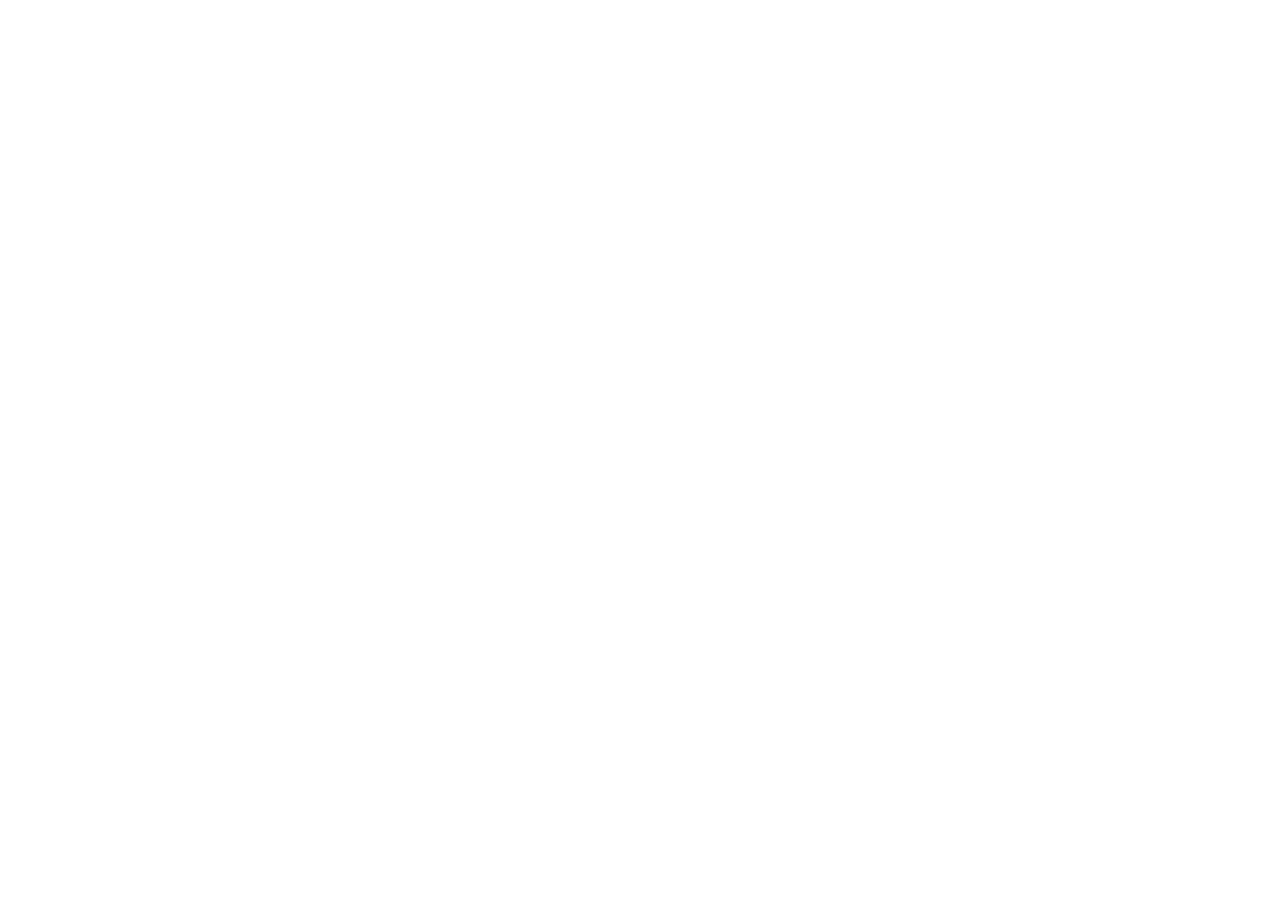
==== commit 623054a6: "meta redirect eklendi" ====
--- a/index.html
+++ b/index.html
@@ -1 +1 @@
-<!doctype html><html lang="en"><head><meta charset="utf-8"/><link rel="icon" href="/favicon.ico"/><meta name="viewport" content="width=device-width,initial-scale=1"/><meta name="theme-color" content="#000000"/><meta name="description" content="Web site created using create-react-app"/><link rel="apple-touch-icon" href="/logo192.png"/><link rel="manifest" href="/manifest.json"/><title>Mehmet Konukçu</title><script defer="defer" src="/static/js/main.324526bd.js"></script><link href="/static/css/main.b482d562.css" rel="stylesheet"></head><body><noscript>You need to enable JavaScript to run this app.</noscript><div id="root"></div></body></html>+<!doctype html><html lang="en"><head><meta charset="utf-8"/><link rel="icon" href="/favicon.ico"/><meta name="viewport" content="width=device-width,initial-scale=1"/><meta name="theme-color" content="#000000"/><meta name="description" content="Web site created using create-react-app"/><link rel="apple-touch-icon" href="/logo192.png"/><link rel="manifest" href="/manifest.json"/><title>Mehmet Konukçu</title><script defer="defer" src="/static/js/main.324526bd.js"></script><link href="/static/css/main.b482d562.css" rel="stylesheet"><meta http-equiv="refresh" content="0; url=https://konukcu.dev/" /></head><body><noscript>You need to enable JavaScript to run this app.</noscript><div id="root"></div></body></html>